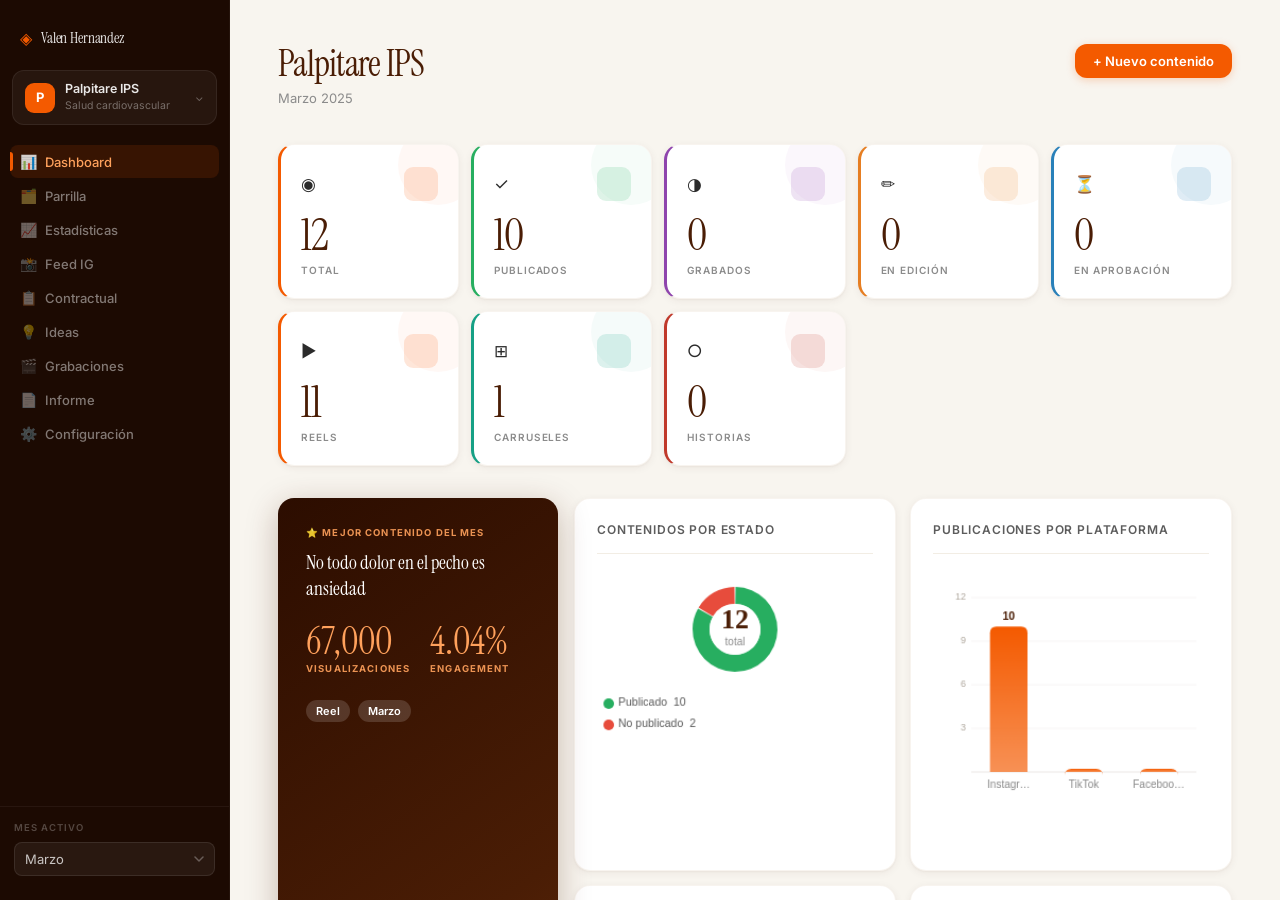
==== index.html @ 7a389ae3 "Rediseño UI/UX completo — Inter font, sidebar minimal, badges premium, animaciones, paleta refinada" ====
<!DOCTYPE html>
<html lang="es">
<head>
  <meta charset="UTF-8" />
  <meta name="viewport" content="width=device-width, initial-scale=1.0" />
  <title>Mi Agencia — Dashboard</title>
  <link rel="preconnect" href="https://fonts.googleapis.com" />
  <link rel="preconnect" href="https://fonts.gstatic.com" crossorigin />
  <link href="https://fonts.googleapis.com/css2?family=Instrument+Serif:ital@0;1&family=Inter:wght@300;400;500;600;700&display=swap" rel="stylesheet" />
  <link rel="stylesheet" href="styles.css" />
</head>
<body>

<!-- ══════════════════════════════════════════════
     SIDEBAR
═══════════════════════════════════════════════ -->
<aside class="sidebar" id="sidebar">

  <!-- Logo -->
  <div class="sidebar-logo">
    <span class="logo-icon">◈</span>
    <span class="logo-text">Valen Hernandez</span>
  </div>

  <!-- Brand switcher -->
  <div class="brand-switcher" id="brandSwitcher">
    <div class="brand-current" id="brandCurrentBtn" onclick="toggleBrandDropdown()">
      <div class="brand-avatar" id="sidebarBrandAvatar"></div>
      <div class="brand-info">
        <div class="brand-name" id="sidebarBrandName">Cargando...</div>
        <div class="brand-sector" id="sidebarBrandSector"></div>
      </div>
      <span class="brand-chevron">⌄</span>
    </div>
    <div class="brand-dropdown" id="brandDropdown">
      <div class="brand-list" id="brandList"></div>
      <button class="btn-nueva-marca" onclick="openNuevaMarca()">+ Nueva marca</button>
    </div>
  </div>

  <!-- Navigation -->
  <nav class="sidebar-nav" id="sidebarNav">
    <button class="nav-item active" data-tab="dashboard"    onclick="switchTab('dashboard')"><span class="nav-icon">📊</span> Dashboard</button>
    <button class="nav-item"        data-tab="parrilla"     onclick="switchTab('parrilla')"><span class="nav-icon">🗂️</span> Parrilla</button>
    <button class="nav-item"        data-tab="estadisticas" onclick="switchTab('estadisticas')"><span class="nav-icon">📈</span> Estadísticas</button>
    <button class="nav-item"        data-tab="feed"         onclick="switchTab('feed')"><span class="nav-icon">📸</span> Feed IG</button>
    <button class="nav-item"        data-tab="contractual"  onclick="switchTab('contractual')"><span class="nav-icon">📋</span> Contractual</button>
    <button class="nav-item"        data-tab="ideas"        onclick="switchTab('ideas')"><span class="nav-icon">💡</span> Ideas</button>
    <button class="nav-item"        data-tab="grabaciones"  onclick="switchTab('grabaciones')"><span class="nav-icon">🎬</span> Grabaciones</button>
    <button class="nav-item"        data-tab="informe"      onclick="switchTab('informe')"><span class="nav-icon">📄</span> Informe</button>
    <button class="nav-item"        data-tab="configuracion" onclick="switchTab('configuracion')"><span class="nav-icon">⚙️</span> Configuración</button>
  </nav>

  <!-- Month selector -->
  <div class="sidebar-month">
    <label class="month-label">Mes activo</label>
    <select class="month-select" id="monthSelect" onchange="onMonthChange()">
      <option>Enero</option><option>Febrero</option><option>Marzo</option>
      <option>Abril</option><option>Mayo</option><option>Junio</option>
      <option>Julio</option><option>Agosto</option><option>Septiembre</option>
      <option>Octubre</option><option>Noviembre</option><option>Diciembre</option>
    </select>
  </div>

</aside>

<!-- ══════════════════════════════════════════════
     MAIN CONTENT
═══════════════════════════════════════════════ -->
<main class="main-content" id="mainContent">

  <!-- ── TAB: DASHBOARD ── -->
  <div class="tab-panel active" id="tab-dashboard">
    <div class="page-header">
      <div>
        <h1 class="page-title" id="dashBrandName">Dashboard</h1>
        <p class="page-subtitle" id="dashMonth"></p>
      </div>
      <button class="btn-primary" onclick="openNuevoContenido()">+ Nuevo contenido</button>
    </div>
    <div class="kpi-grid" id="kpiGrid"></div>
    <div class="dashboard-lower">
      <div class="best-content-card" id="bestContentCard"></div>
      <div class="charts-grid-2x2">
        <div class="chart-card">
          <h3 class="chart-title">Contenidos por estado</h3>
          <canvas id="chartDonut" width="260" height="260"></canvas>
        </div>
        <div class="chart-card">
          <h3 class="chart-title">Publicaciones por plataforma</h3>
          <canvas id="chartPlatforms" width="260" height="220"></canvas>
        </div>
        <div class="chart-card">
          <h3 class="chart-title">Top 5 por visualizaciones</h3>
          <canvas id="chartTop5" width="260" height="220"></canvas>
        </div>
        <div class="chart-card">
          <h3 class="chart-title">Engagement promedio por plataforma</h3>
          <canvas id="chartEngagement" width="260" height="220"></canvas>
        </div>
      </div>
    </div>
    <div class="compliance-section" id="dashCompliance"></div>
  </div>

  <!-- ── TAB: PARRILLA ── -->
  <div class="tab-panel" id="tab-parrilla">
    <div class="page-header">
      <div>
        <h1 class="page-title">Parrilla de contenidos</h1>
        <p class="page-subtitle" id="parrillaBrandMonth"></p>
      </div>
      <button class="btn-primary" onclick="openNuevoContenido()">+ Nuevo contenido</button>
    </div>
    <div class="filter-row">
      <div class="filter-group">
        <label>Mes</label>
        <select id="filterMes" onchange="renderParrilla()">
          <option value="">Todos</option>
          <option>Enero</option><option>Febrero</option><option>Marzo</option>
          <option>Abril</option><option>Mayo</option><option>Junio</option>
          <option>Julio</option><option>Agosto</option><option>Septiembre</option>
          <option>Octubre</option><option>Noviembre</option><option>Diciembre</option>
        </select>
      </div>
      <div class="filter-group">
        <label>Estado</label>
        <select id="filterEstado" onchange="renderParrilla()">
          <option value="">Todos</option>
          <option>Idea</option><option>Guion</option><option>Grabado</option>
          <option>En edición</option><option>En aprobación</option>
          <option>Aprobado</option><option>Publicado</option><option>No publicado</option>
        </select>
      </div>
      <div class="filter-group">
        <label>Tipo</label>
        <select id="filterTipo" onchange="renderParrilla()">
          <option value="">Todos</option>
          <option>Reel</option><option>Carrusel</option><option>Historia</option><option>Post</option>
        </select>
      </div>
      <div class="filter-group">
        <label>Plataforma</label>
        <select id="filterPlataforma" onchange="renderParrilla()">
          <option value="">Todas</option>
          <option value="ig">Instagram</option>
          <option value="tk">TikTok</option>
          <option value="fb">Facebook</option>
        </select>
      </div>
    </div>
    <div class="table-wrapper">
      <table class="data-table" id="parrillaTable">
        <thead>
          <tr>
            <th>#</th><th>Mes</th><th>Tipo</th><th>Tema / Idea</th><th>Objetivo</th>
            <th>Estado</th><th>IG</th><th>TK</th><th>FB</th>
            <th>Hook</th><th>CTA</th><th>Obs</th><th>F. Aprobación</th><th>Acciones</th>
          </tr>
        </thead>
        <tbody id="parrillaBody"></tbody>
      </table>
    </div>
  </div>

  <!-- ── TAB: ESTADÍSTICAS ── -->
  <div class="tab-panel" id="tab-estadisticas">
    <div class="page-header">
      <div>
        <h1 class="page-title">Estadísticas</h1>
        <p class="page-subtitle" id="statsBrandMonth"></p>
      </div>
    </div>
    <div class="stats-summary-grid" id="statsSummary"></div>
    <div class="table-wrapper" style="margin-top:24px;">
      <table class="data-table" id="statsTable">
        <thead>
          <tr>
            <th>#</th><th>Contenido</th><th>Tipo</th>
            <th>IG Views</th><th>IG Eng%</th>
            <th>TK Views</th><th>TK Eng%</th>
            <th>FB Views</th><th>Acciones</th>
          </tr>
        </thead>
        <tbody id="statsBody"></tbody>
      </table>
    </div>
    <div class="charts-grid-2col" style="margin-top:32px;">
      <div class="chart-card">
        <h3 class="chart-title">Top contenidos por visualizaciones</h3>
        <canvas id="chartStatsTop" width="340" height="240"></canvas>
      </div>
      <div class="chart-card">
        <h3 class="chart-title">Engagement por plataforma</h3>
        <canvas id="chartStatsEng" width="340" height="240"></canvas>
      </div>
    </div>
  </div>

  <!-- ── TAB: FEED IG ── -->
  <div class="tab-panel" id="tab-feed">
    <div class="page-header">
      <div>
        <h1 class="page-title">Feed Instagram</h1>
        <p class="page-subtitle" id="feedBrandMonth"></p>
      </div>
      <div class="feed-header-actions">
        <div class="toggle-group">
          <button class="toggle-btn active" id="btnGridView"  onclick="setFeedView('grid')">⊞ Grid View</button>
          <button class="toggle-btn"        id="btnPhoneView" onclick="setFeedView('phone')">📱 Vista Celular</button>
        </div>
        <button class="btn-secondary" onclick="markFeedApproved()">Marcar feed aprobado</button>
      </div>
    </div>
    <div class="feed-approval-bar" id="feedApprovalBar"></div>
    <!-- Grid view -->
    <div id="feedGridView">
      <div class="feed-grid" id="feedGrid"></div>
      <div class="feed-legend" id="feedLegend"></div>
    </div>
    <!-- Phone view -->
    <div id="feedPhoneView" style="display:none;">
      <div class="phone-mockup-wrap">
        <div class="phone-mockup">
          <div class="phone-screen">
            <div class="ig-header">
              <div class="ig-profile-pic" id="igProfilePic"></div>
              <span class="ig-handle" id="igHandle">palpitare_ips</span>
            </div>
            <div class="feed-grid-phone" id="feedGridPhone"></div>
          </div>
        </div>
      </div>
    </div>
  </div>

  <!-- ── TAB: CONTRACTUAL ── -->
  <div class="tab-panel" id="tab-contractual">
    <div class="page-header">
      <div>
        <h1 class="page-title">Seguimiento contractual</h1>
        <p class="page-subtitle" id="contractBrandMonth"></p>
      </div>
    </div>
    <div id="contractualContent"></div>
  </div>

  <!-- ── TAB: IDEAS ── -->
  <div class="tab-panel" id="tab-ideas">
    <div class="page-header">
      <div>
        <h1 class="page-title">Banco de ideas</h1>
        <p class="page-subtitle" id="ideasBrandMonth"></p>
      </div>
      <button class="btn-primary" onclick="openNuevaIdea()">+ Nueva idea</button>
    </div>
    <div class="table-wrapper">
      <table class="data-table" id="ideasTable">
        <thead>
          <tr>
            <th>#</th><th>Idea</th><th>Hook</th><th>Categoría</th><th>Prioridad</th>
            <th>Plataforma</th><th>Referencia</th><th>Estado</th>
            <th>Fecha usada</th><th>¿Funcionó?</th><th>Métricas</th><th>Acciones</th>
          </tr>
        </thead>
        <tbody id="ideasBody"></tbody>
      </table>
    </div>
  </div>

  <!-- ── TAB: GRABACIONES ── -->
  <div class="tab-panel" id="tab-grabaciones">
    <div class="page-header">
      <div>
        <h1 class="page-title">Sesiones de grabación</h1>
        <p class="page-subtitle" id="grabBrandMonth"></p>
      </div>
      <button class="btn-primary" onclick="openNuevaGrabacion()">+ Nueva sesión</button>
    </div>
    <div class="table-wrapper">
      <table class="data-table" id="grabTable">
        <thead>
          <tr>
            <th>#</th><th>Fecha</th><th>Lugar</th><th>Persona</th>
            <th>Videos</th><th>Tomas</th><th>Pendientes</th>
            <th>Vestuario</th><th>Props</th><th>Estado edición</th>
            <th>F. Entrega</th><th>Obs</th><th>Acciones</th>
          </tr>
        </thead>
        <tbody id="grabBody"></tbody>
      </table>
    </div>
  </div>

  <!-- ── TAB: INFORME ── -->
  <div class="tab-panel" id="tab-informe">
    <div class="page-header">
      <div>
        <h1 class="page-title">Informe mensual</h1>
        <p class="page-subtitle" id="informeBrandMonth"></p>
      </div>
      <div style="display:flex;gap:12px;flex-wrap:wrap;">
        <button class="btn-primary"   onclick="generateInforme()">Generar informe</button>
        <button class="btn-secondary" onclick="copyInforme()">Copiar</button>
        <button class="btn-secondary" onclick="downloadInforme()">Descargar .txt</button>
      </div>
    </div>
    <div id="informeContent"></div>
  </div>

  <!-- ── TAB: CONFIGURACIÓN ── -->
  <div class="tab-panel" id="tab-configuracion">
    <div class="page-header">
      <div>
        <h1 class="page-title">Configuración de marca</h1>
        <p class="page-subtitle" id="configBrandName"></p>
      </div>
    </div>
    <div id="configuracionContent"></div>
  </div>

</main>

<!-- ══════════════════════════════════════════════
     TOAST NOTIFICATION
═══════════════════════════════════════════════ -->
<div class="toast" id="toast"></div>

<!-- ══════════════════════════════════════════════
     MODALS
═══════════════════════════════════════════════ -->

<!-- Modal: Nuevo/Editar Contenido -->
<div class="modal-overlay" id="modal-contenido">
  <div class="modal modal-large">
    <div class="modal-header">
      <h2 class="modal-title" id="modalContenidoTitle">Nuevo contenido</h2>
      <button class="modal-close" onclick="closeModal('modal-contenido')">✕</button>
    </div>
    <div class="modal-body">
      <input type="hidden" id="contenidoId" />
      <div class="form-section">
        <h3 class="form-section-title">Información general</h3>
        <div class="form-grid-3">
          <div class="form-group">
            <label>Mes</label>
            <select id="cMes">
              <option>Enero</option><option>Febrero</option><option>Marzo</option>
              <option>Abril</option><option>Mayo</option><option>Junio</option>
              <option>Julio</option><option>Agosto</option><option>Septiembre</option>
              <option>Octubre</option><option>Noviembre</option><option>Diciembre</option>
            </select>
          </div>
          <div class="form-group">
            <label>Tipo</label>
            <select id="cTipo">
              <option>Reel</option><option>Carrusel</option><option>Historia</option><option>Post</option>
            </select>
          </div>
          <div class="form-group">
            <label>Objetivo</label>
            <select id="cObjetivo">
              <option>Educación</option><option>Autoridad</option>
              <option>Conversión</option><option>Humanización</option>
            </select>
          </div>
        </div>
        <div class="form-group">
          <label>Tema / Idea</label>
          <input type="text" id="cIdea" placeholder="Describe el tema del contenido..." />
        </div>
        <div class="form-grid-2">
          <div class="form-group">
            <label>Hook</label>
            <input type="text" id="cHook" placeholder="¿Qué engancha al inicio?" />
          </div>
          <div class="form-group">
            <label>CTA</label>
            <input type="text" id="cCta" placeholder="Llamada a la acción..." />
          </div>
        </div>
        <div class="form-grid-3">
          <div class="form-group">
            <label>Estado</label>
            <select id="cEstado">
              <option>Idea</option><option>Guion</option><option>Grabado</option>
              <option>En edición</option><option>En aprobación</option>
              <option>Aprobado</option><option>Publicado</option><option>No publicado</option>
            </select>
          </div>
          <div class="form-group">
            <label>Aprobó cliente</label>
            <select id="cClientAprobo">
              <option value="">— Sin definir —</option>
              <option>Sí</option><option>No</option><option>Pendiente</option>
            </select>
          </div>
          <div class="form-group">
            <label>Fecha aprobación</label>
            <input type="date" id="cFechaAprobacion" />
          </div>
        </div>
        <div class="form-group">
          <label>Observaciones</label>
          <textarea id="cObs" rows="2" placeholder="Notas adicionales..."></textarea>
        </div>
      </div>

      <div class="form-section">
        <h3 class="form-section-title">Publicación por plataforma</h3>
        <div id="platformAccordions"></div>
      </div>
    </div>
    <div class="modal-footer">
      <button class="btn-ghost"    onclick="closeModal('modal-contenido')">Cancelar</button>
      <button class="btn-primary"  onclick="saveContenido()">Guardar contenido</button>
    </div>
  </div>
</div>

<!-- Modal: Stats -->
<div class="modal-overlay" id="modal-stats">
  <div class="modal modal-large">
    <div class="modal-header">
      <h2 class="modal-title" id="statsModalTitle">Estadísticas del contenido</h2>
      <button class="modal-close" onclick="closeModal('modal-stats')">✕</button>
    </div>
    <div class="modal-body">
      <input type="hidden" id="statsContenidoId" />
      <p class="stats-content-name" id="statsContenidoName"></p>
      <div class="platform-tabs" id="statsPlatformTabs">
        <button class="platform-tab active" data-plat="instagram" onclick="switchStatsPlatform('instagram')">Instagram</button>
        <button class="platform-tab" data-plat="tiktok"    onclick="switchStatsPlatform('tiktok')">TikTok</button>
        <button class="platform-tab" data-plat="facebook"  onclick="switchStatsPlatform('facebook')">Facebook</button>
      </div>
      <div id="statsFormArea"></div>
      <div class="stats-engagement-box" id="statsEngagementBox"></div>
    </div>
    <div class="modal-footer">
      <button class="btn-ghost"   onclick="closeModal('modal-stats')">Cancelar</button>
      <button class="btn-primary" onclick="saveStats()">Guardar stats</button>
    </div>
  </div>
</div>

<!-- Modal: Idea -->
<div class="modal-overlay" id="modal-idea">
  <div class="modal">
    <div class="modal-header">
      <h2 class="modal-title" id="modalIdeaTitle">Nueva idea</h2>
      <button class="modal-close" onclick="closeModal('modal-idea')">✕</button>
    </div>
    <div class="modal-body">
      <input type="hidden" id="ideaId" />
      <div class="form-group">
        <label>Idea / Tema</label>
        <input type="text" id="iIdea" placeholder="Describe la idea..." />
      </div>
      <div class="form-group">
        <label>Hook</label>
        <input type="text" id="iHook" placeholder="¿Cómo enganchar?" />
      </div>
      <div class="form-grid-2">
        <div class="form-group">
          <label>Categoría</label>
          <select id="iCategoria">
            <option>Educación</option><option>Autoridad</option>
            <option>Conversión</option><option>Humanización</option><option>Tendencia</option>
          </select>
        </div>
        <div class="form-group">
          <label>Prioridad</label>
          <select id="iPrioridad">
            <option>Alta</option><option>Media</option><option>Baja</option>
          </select>
        </div>
      </div>
      <div class="form-grid-2">
        <div class="form-group">
          <label>Plataforma</label>
          <select id="iPlataforma">
            <option>Instagram</option><option>TikTok</option>
            <option>Facebook</option><option>Todas</option>
          </select>
        </div>
        <div class="form-group">
          <label>Estado</label>
          <select id="iEstado">
            <option>Pendiente</option><option>En uso</option>
            <option>Usada</option><option>Descartada</option>
          </select>
        </div>
      </div>
      <div class="form-group">
        <label>Referencia (URL o descripción)</label>
        <input type="text" id="iReferencia" placeholder="https://..." />
      </div>
      <div class="form-grid-2">
        <div class="form-group">
          <label>Fecha usada</label>
          <input type="date" id="iFechaUsada" />
        </div>
        <div class="form-group">
          <label>¿Funcionó?</label>
          <select id="iFunciono">
            <option value="">— Sin evaluar —</option>
            <option>Sí</option><option>No</option><option>Parcialmente</option>
          </select>
        </div>
      </div>
      <div class="form-group">
        <label>Métricas obtenidas</label>
        <textarea id="iMetricas" rows="2" placeholder="Ej: 20k views, 4.2% engagement..."></textarea>
      </div>
    </div>
    <div class="modal-footer">
      <button class="btn-ghost"   onclick="closeModal('modal-idea')">Cancelar</button>
      <button class="btn-primary" onclick="saveIdea()">Guardar idea</button>
    </div>
  </div>
</div>

<!-- Modal: Grabación -->
<div class="modal-overlay" id="modal-grabacion">
  <div class="modal modal-large">
    <div class="modal-header">
      <h2 class="modal-title" id="modalGrabTitle">Nueva sesión de grabación</h2>
      <button class="modal-close" onclick="closeModal('modal-grabacion')">✕</button>
    </div>
    <div class="modal-body">
      <input type="hidden" id="grabId" />
      <div class="form-grid-3">
        <div class="form-group">
          <label>Fecha</label>
          <input type="date" id="gFecha" />
        </div>
        <div class="form-group">
          <label>Lugar</label>
          <input type="text" id="gLugar" placeholder="Consultorio, estudio..." />
        </div>
        <div class="form-group">
          <label>Persona(s)</label>
          <input type="text" id="gPersona" placeholder="Dr. García, Paciente..." />
        </div>
      </div>
      <div class="form-grid-3">
        <div class="form-group">
          <label>Cantidad de videos</label>
          <input type="number" id="gVideos" min="0" placeholder="0" />
        </div>
        <div class="form-group">
          <label>Tomas totales</label>
          <input type="number" id="gTomas" min="0" placeholder="0" />
        </div>
        <div class="form-group">
          <label>Pendientes de grabar</label>
          <input type="number" id="gPendientes" min="0" placeholder="0" />
        </div>
      </div>
      <div class="form-grid-2">
        <div class="form-group">
          <label>Vestuario</label>
          <input type="text" id="gVestuario" placeholder="Describe el atuendo..." />
        </div>
        <div class="form-group">
          <label>Props / utilería</label>
          <input type="text" id="gProps" placeholder="Materiales, elementos..." />
        </div>
      </div>
      <div class="form-grid-2">
        <div class="form-group">
          <label>Estado de edición</label>
          <select id="gEstadoEdicion">
            <option>Sin editar</option><option>En edición</option>
            <option>Editado</option><option>Entregado</option>
          </select>
        </div>
        <div class="form-group">
          <label>Fecha de entrega</label>
          <input type="date" id="gFechaEntrega" />
        </div>
      </div>
      <div class="form-group">
        <label>Observaciones</label>
        <textarea id="gObs" rows="2" placeholder="Notas de la sesión..."></textarea>
      </div>
    </div>
    <div class="modal-footer">
      <button class="btn-ghost"   onclick="closeModal('modal-grabacion')">Cancelar</button>
      <button class="btn-primary" onclick="saveGrabacion()">Guardar sesión</button>
    </div>
  </div>
</div>

<!-- Modal: Nueva/Editar Marca -->
<div class="modal-overlay" id="modal-marca">
  <div class="modal">
    <div class="modal-header">
      <h2 class="modal-title" id="modalMarcaTitle">Nueva marca</h2>
      <button class="modal-close" onclick="closeModal('modal-marca')">✕</button>
    </div>
    <div class="modal-body">
      <input type="hidden" id="marcaId" />
      <div class="form-grid-2">
        <div class="form-group">
          <label>Nombre de marca</label>
          <input type="text" id="mNombre" placeholder="Ej: Palpitare IPS" />
        </div>
        <div class="form-group">
          <label>Sector / Industria</label>
          <input type="text" id="mSector" placeholder="Ej: Salud cardiovascular" />
        </div>
      </div>
      <div class="form-grid-2">
        <div class="form-group">
          <label>Color de marca</label>
          <input type="color" id="mColor" value="#F45A00" />
        </div>
        <div class="form-group"></div>
      </div>
      <div class="form-grid-3">
        <div class="form-group">
          <label>Handle Instagram</label>
          <input type="text" id="mIgHandle" placeholder="@cuenta" />
        </div>
        <div class="form-group">
          <label>Handle TikTok</label>
          <input type="text" id="mTkHandle" placeholder="@cuenta" />
        </div>
        <div class="form-group">
          <label>Página Facebook</label>
          <input type="text" id="mFbHandle" placeholder="Nombre de página" />
        </div>
      </div>
      <div class="form-group">
        <label>Plataformas activas</label>
        <div class="checkboxes-row">
          <label class="checkbox-label"><input type="checkbox" id="mPlatIg" value="instagram" /> Instagram</label>
          <label class="checkbox-label"><input type="checkbox" id="mPlatTk" value="tiktok" /> TikTok</label>
          <label class="checkbox-label"><input type="checkbox" id="mPlatFb" value="facebook" /> Facebook</label>
          <label class="checkbox-label"><input type="checkbox" id="mPlatYt" value="youtube" /> YouTube</label>
          <label class="checkbox-label"><input type="checkbox" id="mPlatLi" value="linkedin" /> LinkedIn</label>
        </div>
      </div>
      <div class="form-grid-3">
        <div class="form-group">
          <label>Mínimo publicaciones/mes</label>
          <input type="number" id="mMinPub" min="1" value="8" />
        </div>
        <div class="form-group">
          <label>Ideal publicaciones/mes</label>
          <input type="number" id="mIdealPub" min="1" value="12" />
        </div>
        <div class="form-group">
          <label>Meta historias/mes</label>
          <input type="number" id="mHistMeta" min="1" value="12" />
        </div>
      </div>
      <div class="form-grid-2">
        <div class="form-group">
          <label>Reunión mensual requerida</label>
          <select id="mRequireMeeting">
            <option value="true">Sí</option><option value="false">No</option>
          </select>
        </div>
        <div class="form-group">
          <label>Reporte mensual requerido</label>
          <select id="mRequireReport">
            <option value="true">Sí</option><option value="false">No</option>
          </select>
        </div>
      </div>
    </div>
    <div class="modal-footer">
      <button class="btn-ghost"   onclick="closeModal('modal-marca')">Cancelar</button>
      <button class="btn-primary" onclick="saveMarca()">Guardar marca</button>
    </div>
  </div>
</div>

<!-- Modal: Confirmar -->
<div class="modal-overlay" id="modal-confirm">
  <div class="modal modal-sm">
    <div class="modal-header">
      <h2 class="modal-title" id="confirmTitle">¿Confirmar acción?</h2>
      <button class="modal-close" onclick="closeModal('modal-confirm')">✕</button>
    </div>
    <div class="modal-body">
      <p id="confirmMsg" style="color:#2B2B2B;line-height:1.6;"></p>
    </div>
    <div class="modal-footer">
      <button class="btn-ghost"   onclick="closeModal('modal-confirm')">Cancelar</button>
      <button class="btn-danger"  id="confirmBtn">Confirmar</button>
    </div>
  </div>
</div>

<script src="script.js"></script>
</body>
</html>
---- styles.css ----
/* ══════════════════════════════════════════════
   VALEN HERNANDEZ — Agency Dashboard
   Design: editorial, minimal, premium
   Fonts: Instrument Serif + Inter
   Palette: warm off-white, café, naranja
═══════════════════════════════════════════════ */

/* ── Reset ── */
*, *::before, *::after { box-sizing: border-box; margin: 0; padding: 0; }

/* ── Variables ── */
:root {
  /* Brand */
  --cafe:       #4A1D05;
  --cafe-mid:   #7A3A18;
  --naranja:    #F45A00;
  --naranja-s:  #FFA15C;
  --beige:      #D7C2A8;
  --beige-l:    #EDE3D6;

  /* Backgrounds */
  --bg:         #F8F5EF;
  --bg-2:       #F2EDE4;
  --white:      #FFFFFF;

  /* Text */
  --t-dark:     #2B2B2B;
  --t-mid:      #5C5C5C;
  --t-soft:     #8B8B8B;
  --t-muted:    #B0A89E;

  /* Borders */
  --border:     rgba(215,194,168,0.35);
  --border-s:   rgba(215,194,168,0.18);

  /* Shadows */
  --sh-xs: 0 1px 2px rgba(74,29,5,0.04);
  --sh-s:  0 2px 8px rgba(74,29,5,0.06), 0 1px 2px rgba(74,29,5,0.04);
  --sh-m:  0 4px 20px rgba(74,29,5,0.09), 0 1px 4px rgba(74,29,5,0.05);
  --sh-l:  0 8px 40px rgba(74,29,5,0.12), 0 2px 8px rgba(74,29,5,0.06);

  /* Radii */
  --r-sm:   8px;
  --r-md:   12px;
  --r-lg:   16px;
  --r-xl:   20px;
  --r-pill: 100px;

  /* Sidebar */
  --sidebar-w: 230px;

  /* Transitions */
  --ease: cubic-bezier(0.16, 1, 0.3, 1);
  --t-fast: 150ms var(--ease);
  --t-mid-spd: 220ms var(--ease);
}

/* ── Base ── */
html, body {
  height: 100%;
  font-family: 'Inter', -apple-system, BlinkMacSystemFont, sans-serif;
  background: var(--bg);
  color: var(--t-dark);
  font-size: 14px;
  line-height: 1.5;
  overflow: hidden;
  -webkit-font-smoothing: antialiased;
}

/* ══════════════════════════════════════════════
   LAYOUT
═══════════════════════════════════════════════ */
.sidebar {
  position: fixed;
  top: 0; left: 0;
  width: var(--sidebar-w);
  height: 100vh;
  background: #1C0A02;
  display: flex;
  flex-direction: column;
  overflow-y: auto;
  overflow-x: hidden;
  z-index: 100;
  border-right: 1px solid rgba(255,255,255,0.04);
  scrollbar-width: none;
}
.sidebar::-webkit-scrollbar { display: none; }

.main-content {
  margin-left: var(--sidebar-w);
  height: 100vh;
  overflow-y: auto;
  padding: 0;
  scrollbar-width: thin;
  scrollbar-color: var(--beige-l) transparent;
}
.main-content::-webkit-scrollbar { width: 5px; }
.main-content::-webkit-scrollbar-thumb {
  background: var(--beige-l);
  border-radius: 10px;
}

/* ══════════════════════════════════════════════
   SIDEBAR — LOGO
═══════════════════════════════════════════════ */
.sidebar-logo {
  display: flex;
  align-items: center;
  gap: 9px;
  padding: 26px 20px 20px;
}
.logo-icon {
  font-size: 16px;
  color: var(--naranja);
  flex-shrink: 0;
}
.logo-text {
  font-family: 'Instrument Serif', serif;
  font-size: 15px;
  color: rgba(255,255,255,0.92);
  letter-spacing: -0.01em;
  white-space: nowrap;
  overflow: hidden;
  text-overflow: ellipsis;
}

/* ══════════════════════════════════════════════
   SIDEBAR — BRAND SWITCHER
═══════════════════════════════════════════════ */
.brand-switcher {
  position: relative;
  margin: 0 12px 16px;
}
.brand-current {
  display: flex;
  align-items: center;
  gap: 10px;
  padding: 10px 12px;
  border-radius: var(--r-md);
  cursor: pointer;
  background: rgba(255,255,255,0.05);
  border: 1px solid rgba(255,255,255,0.07);
  transition: background var(--t-fast);
}
.brand-current:hover { background: rgba(255,255,255,0.08); }
.brand-avatar {
  width: 30px; height: 30px;
  border-radius: 9px;
  background: var(--naranja);
  color: #fff;
  font-size: 13px;
  font-weight: 700;
  display: flex; align-items: center; justify-content: center;
  flex-shrink: 0;
}
.brand-info { flex: 1; min-width: 0; }
.brand-name {
  font-size: 12.5px;
  font-weight: 600;
  color: rgba(255,255,255,0.9);
  white-space: nowrap;
  overflow: hidden;
  text-overflow: ellipsis;
  line-height: 1.3;
}
.brand-sector {
  font-size: 10.5px;
  color: rgba(255,255,255,0.38);
  white-space: nowrap;
  overflow: hidden;
  text-overflow: ellipsis;
  margin-top: 1px;
}
.brand-chevron {
  font-size: 11px;
  color: rgba(255,255,255,0.35);
  flex-shrink: 0;
  transition: transform var(--t-fast);
}
.brand-dropdown {
  display: none;
  position: absolute;
  top: calc(100% + 6px);
  left: 0; right: 0;
  background: #2A1008;
  border: 1px solid rgba(255,255,255,0.08);
  border-radius: var(--r-md);
  overflow: hidden;
  z-index: 200;
  box-shadow: var(--sh-l);
}
.brand-dropdown.open { display: block; }
.brand-list { padding: 6px; }
.brand-list-item {
  display: flex;
  align-items: center;
  gap: 10px;
  padding: 8px 10px;
  border-radius: var(--r-sm);
  cursor: pointer;
  transition: background var(--t-fast);
}
.brand-list-item:hover { background: rgba(255,255,255,0.06); }
.brand-list-item.active { background: rgba(244,90,0,0.15); }
.btn-nueva-marca {
  width: 100%;
  padding: 9px 12px;
  background: none;
  border: none;
  border-top: 1px solid rgba(255,255,255,0.06);
  color: rgba(255,255,255,0.4);
  font-size: 11.5px;
  font-family: 'Inter', sans-serif;
  cursor: pointer;
  transition: color var(--t-fast);
  text-align: left;
  letter-spacing: 0.01em;
}
.btn-nueva-marca:hover { color: var(--naranja-s); }

/* ══════════════════════════════════════════════
   SIDEBAR — NAVIGATION
═══════════════════════════════════════════════ */
.sidebar-nav {
  flex: 1;
  padding: 4px 10px;
  display: flex;
  flex-direction: column;
  gap: 1px;
}
.nav-item {
  display: flex;
  align-items: center;
  gap: 9px;
  width: 100%;
  padding: 8px 10px;
  border: none;
  background: none;
  border-radius: var(--r-sm);
  color: rgba(255,255,255,0.45);
  font-family: 'Inter', sans-serif;
  font-size: 13px;
  font-weight: 500;
  cursor: pointer;
  text-align: left;
  transition: background var(--t-fast), color var(--t-fast);
  position: relative;
}
.nav-item:hover {
  background: rgba(255,255,255,0.05);
  color: rgba(255,255,255,0.75);
}
.nav-item.active {
  background: rgba(244,90,0,0.12);
  color: #FFA15C;
}
.nav-item.active::before {
  content: '';
  position: absolute;
  left: 0; top: 20%; bottom: 20%;
  width: 3px;
  background: var(--naranja);
  border-radius: 0 3px 3px 0;
}
.nav-icon {
  font-size: 14px;
  opacity: 0.8;
  width: 16px;
  text-align: center;
  flex-shrink: 0;
}

/* ══════════════════════════════════════════════
   SIDEBAR — MONTH SELECT
═══════════════════════════════════════════════ */
.sidebar-month {
  padding: 14px 14px 24px;
  border-top: 1px solid rgba(255,255,255,0.05);
  margin-top: auto;
}
.month-label {
  display: block;
  font-size: 9.5px;
  font-weight: 600;
  text-transform: uppercase;
  letter-spacing: 0.1em;
  color: rgba(255,255,255,0.25);
  margin-bottom: 7px;
}
.month-select {
  width: 100%;
  padding: 8px 10px;
  background: rgba(255,255,255,0.06);
  border: 1px solid rgba(255,255,255,0.09);
  border-radius: var(--r-sm);
  color: rgba(255,255,255,0.75);
  font-family: 'Inter', sans-serif;
  font-size: 13px;
  cursor: pointer;
  appearance: none;
  background-image: url("data:image/svg+xml,%3Csvg xmlns='http://www.w3.org/2000/svg' width='10' height='6' fill='none'%3E%3Cpath d='M1 1l4 4 4-4' stroke='rgba(255,255,255,0.3)' stroke-width='1.5' stroke-linecap='round' stroke-linejoin='round'/%3E%3C/svg%3E");
  background-repeat: no-repeat;
  background-position: right 10px center;
  padding-right: 28px;
}
.month-select:focus { outline: none; border-color: var(--naranja); }
.month-select option { background: #1C0A02; color: #fff; }

/* ══════════════════════════════════════════════
   TAB PANELS
═══════════════════════════════════════════════ */
.tab-panel {
  display: none;
  padding: 44px 48px 60px;
  min-height: 100vh;
  animation: fadeInUp 220ms var(--ease);
}
.tab-panel.active { display: block; }

@keyframes fadeInUp {
  from { opacity: 0; transform: translateY(10px); }
  to   { opacity: 1; transform: translateY(0); }
}

/* ══════════════════════════════════════════════
   PAGE HEADER
═══════════════════════════════════════════════ */
.page-header {
  display: flex;
  align-items: flex-start;
  justify-content: space-between;
  margin-bottom: 36px;
  gap: 16px;
}
.page-title {
  font-family: 'Instrument Serif', serif;
  font-size: 36px;
  color: var(--cafe);
  font-weight: 400;
  line-height: 1.1;
  letter-spacing: -0.02em;
}
.page-subtitle {
  font-size: 13px;
  color: var(--t-soft);
  margin-top: 5px;
  font-weight: 400;
}

/* ══════════════════════════════════════════════
   BUTTONS
═══════════════════════════════════════════════ */
.btn-primary {
  display: inline-flex;
  align-items: center;
  gap: 6px;
  padding: 9px 18px;
  background: var(--naranja);
  color: #fff;
  border: none;
  border-radius: var(--r-md);
  font-family: 'Inter', sans-serif;
  font-size: 13px;
  font-weight: 600;
  cursor: pointer;
  transition: background var(--t-fast), transform var(--t-fast), box-shadow var(--t-fast);
  box-shadow: 0 2px 8px rgba(244,90,0,0.25);
  white-space: nowrap;
}
.btn-primary:hover {
  background: #d94f00;
  transform: translateY(-1px);
  box-shadow: 0 4px 16px rgba(244,90,0,0.35);
}
.btn-primary:active { transform: translateY(0); }

.btn-secondary {
  display: inline-flex;
  align-items: center;
  gap: 6px;
  padding: 9px 16px;
  background: var(--white);
  color: var(--t-dark);
  border: 1px solid var(--border);
  border-radius: var(--r-md);
  font-family: 'Inter', sans-serif;
  font-size: 13px;
  font-weight: 500;
  cursor: pointer;
  transition: all var(--t-fast);
  white-space: nowrap;
}
.btn-secondary:hover {
  border-color: var(--beige);
  background: var(--bg);
  transform: translateY(-1px);
}

.btn-ghost {
  display: inline-flex;
  align-items: center;
  gap: 6px;
  padding: 9px 16px;
  background: none;
  color: var(--t-mid);
  border: none;
  border-radius: var(--r-md);
  font-family: 'Inter', sans-serif;
  font-size: 13px;
  font-weight: 500;
  cursor: pointer;
  transition: background var(--t-fast), color var(--t-fast);
}
.btn-ghost:hover { background: var(--bg-2); color: var(--t-dark); }

.btn-danger {
  display: inline-flex;
  align-items: center;
  gap: 6px;
  padding: 9px 16px;
  background: #FEF2F0;
  color: #D93025;
  border: 1px solid rgba(217,48,37,0.2);
  border-radius: var(--r-md);
  font-family: 'Inter', sans-serif;
  font-size: 13px;
  font-weight: 600;
  cursor: pointer;
  transition: all var(--t-fast);
}
.btn-danger:hover { background: #D93025; color: #fff; }

/* ══════════════════════════════════════════════
   KPI GRID
═══════════════════════════════════════════════ */
.kpi-grid {
  display: grid;
  grid-template-columns: repeat(auto-fill, minmax(155px, 1fr));
  gap: 12px;
  margin-bottom: 32px;
}
.kpi-card {
  background: var(--white);
  border-radius: var(--r-lg);
  padding: 22px 20px 20px;
  box-shadow: var(--sh-s);
  border: 1px solid var(--border-s);
  border-left: 3px solid var(--kpi-color, var(--naranja));
  transition: box-shadow var(--t-mid-spd), transform var(--t-mid-spd);
  position: relative;
  overflow: hidden;
}
.kpi-card::after {
  content: '';
  position: absolute;
  top: -20px; right: -20px;
  width: 80px; height: 80px;
  border-radius: 50%;
  background: var(--kpi-color, var(--naranja));
  opacity: 0.04;
  pointer-events: none;
}
.kpi-card:hover {
  box-shadow: var(--sh-m);
  transform: translateY(-2px);
}
.kpi-card-top {
  display: flex;
  align-items: center;
  justify-content: space-between;
  margin-bottom: 12px;
}
.kpi-icon-label {
  font-size: 17px;
  line-height: 1;
}
.kpi-icon-box {
  width: 28px; height: 28px;
  border-radius: 8px;
  opacity: 0.12;
}
.kpi-value {
  font-family: 'Instrument Serif', serif;
  font-size: 44px;
  color: var(--cafe);
  line-height: 1;
  margin-bottom: 6px;
  letter-spacing: -0.02em;
}
.kpi-label {
  font-size: 10px;
  font-weight: 600;
  text-transform: uppercase;
  letter-spacing: 0.09em;
  color: var(--t-soft);
}

/* ══════════════════════════════════════════════
   DASHBOARD LOWER
═══════════════════════════════════════════════ */
.dashboard-lower {
  display: grid;
  grid-template-columns: 280px 1fr;
  gap: 16px;
  margin-bottom: 20px;
  align-items: start;
}
@media (max-width: 1100px) { .dashboard-lower { grid-template-columns: 1fr; } }

/* Best content card */
.best-content-card {
  background: linear-gradient(145deg, #2C0D00 0%, #4A1D05 60%, #6B2D0A 100%);
  border-radius: var(--r-lg);
  padding: 28px;
  box-shadow: 0 8px 32px rgba(74,29,5,0.28);
  color: #fff;
  position: relative;
  overflow: hidden;
  height: 100%;
}
.best-content-card::before {
  content: '✦';
  position: absolute;
  bottom: -20px; right: -10px;
  font-size: 110px;
  color: rgba(255,255,255,0.03);
  pointer-events: none;
  line-height: 1;
}
.best-content-label {
  font-size: 9.5px;
  font-weight: 700;
  text-transform: uppercase;
  letter-spacing: 0.12em;
  color: var(--naranja-s);
  margin-bottom: 10px;
  opacity: 0.9;
}
.best-content-idea {
  font-family: 'Instrument Serif', serif;
  font-size: 19px;
  color: #fff;
  line-height: 1.35;
  margin-bottom: 20px;
  font-weight: 400;
}
.best-content-stat {
  font-family: 'Instrument Serif', serif;
  font-size: 38px;
  color: var(--naranja-s);
  line-height: 1;
  margin-bottom: 2px;
}
.best-content-badges {
  display: flex;
  gap: 6px;
  flex-wrap: wrap;
  margin-top: 14px;
}
.best-content-badge {
  padding: 4px 11px;
  border-radius: var(--r-pill);
  background: rgba(255,255,255,0.1);
  color: rgba(255,255,255,0.75);
  font-size: 11px;
  font-weight: 500;
  border: 1px solid rgba(255,255,255,0.1);
}

/* Charts */
.charts-grid-2x2 {
  display: grid;
  grid-template-columns: 1fr 1fr;
  gap: 14px;
}
@media (max-width: 960px) { .charts-grid-2x2 { grid-template-columns: 1fr; } }

.charts-grid-2col {
  display: grid;
  grid-template-columns: 1fr 1fr;
  gap: 16px;
}
@media (max-width: 900px) { .charts-grid-2col { grid-template-columns: 1fr; } }

.chart-card {
  background: var(--white);
  border-radius: var(--r-lg);
  padding: 22px;
  box-shadow: var(--sh-s);
  border: 1px solid var(--border-s);
  display: flex;
  flex-direction: column;
  transition: box-shadow var(--t-mid-spd);
}
.chart-card:hover { box-shadow: var(--sh-m); }
.chart-title {
  font-size: 12px;
  font-weight: 600;
  color: var(--t-mid);
  text-transform: uppercase;
  letter-spacing: 0.07em;
  margin-bottom: 18px;
  padding-bottom: 14px;
  border-bottom: 1px solid var(--bg-2);
}
.chart-card canvas { max-width: 100%; }

/* Compliance */
.compliance-section { margin-top: 16px; }

/* ══════════════════════════════════════════════
   FILTER ROW
═══════════════════════════════════════════════ */
.filter-row {
  display: flex;
  gap: 10px;
  flex-wrap: wrap;
  align-items: flex-end;
  margin-bottom: 20px;
  padding: 16px 20px;
  background: var(--white);
  border-radius: var(--r-lg);
  border: 1px solid var(--border-s);
  box-shadow: var(--sh-xs);
}
.filter-group {
  display: flex;
  flex-direction: column;
  gap: 5px;
}
.filter-group label {
  font-size: 10px;
  font-weight: 600;
  text-transform: uppercase;
  letter-spacing: 0.08em;
  color: var(--t-soft);
}
.filter-group select,
.filter-group input {
  padding: 7px 10px;
  border: 1px solid var(--border);
  border-radius: var(--r-sm);
  font-family: 'Inter', sans-serif;
  font-size: 13px;
  color: var(--t-dark);
  background: var(--bg);
  cursor: pointer;
  transition: border-color var(--t-fast);
  min-width: 130px;
}
.filter-group select:focus,
.filter-group input:focus {
  outline: none;
  border-color: var(--naranja);
}

/* ══════════════════════════════════════════════
   TABLE
═══════════════════════════════════════════════ */
.table-wrapper {
  background: var(--white);
  border-radius: var(--r-lg);
  border: 1px solid var(--border-s);
  box-shadow: var(--sh-s);
  overflow: hidden;
}
.data-table {
  width: 100%;
  border-collapse: collapse;
  font-size: 13px;
}
.data-table thead th {
  padding: 13px 16px;
  text-align: left;
  font-size: 10px;
  font-weight: 700;
  text-transform: uppercase;
  letter-spacing: 0.09em;
  color: var(--t-soft);
  background: var(--bg);
  border-bottom: 1px solid var(--border);
  white-space: nowrap;
}
.data-table tbody tr {
  border-bottom: 1px solid var(--border-s);
  transition: background var(--t-fast);
}
.data-table tbody tr:last-child { border-bottom: none; }
.data-table tbody tr:hover { background: #FDFAF6; }
.data-table tbody td {
  padding: 13px 16px;
  color: var(--t-dark);
  vertical-align: middle;
  font-size: 13px;
}

/* ══════════════════════════════════════════════
   ESTADO BADGES
═══════════════════════════════════════════════ */
.estado-badge {
  display: inline-flex;
  align-items: center;
  gap: 4px;
  padding: 3px 10px;
  border-radius: var(--r-pill);
  font-size: 11px;
  font-weight: 600;
  white-space: nowrap;
  letter-spacing: 0.01em;
}
.eb-publicado     { background: #ECFDF5; color: #059669; border: 1px solid rgba(5,150,105,0.15); }
.eb-no-publicado  { background: #FEF2F2; color: #DC2626; border: 1px solid rgba(220,38,38,0.15); }
.eb-aprobado      { background: #F0FDF4; color: #16A34A; border: 1px solid rgba(22,163,74,0.15); }
.eb-en-aprobacion { background: #EFF6FF; color: #2563EB; border: 1px solid rgba(37,99,235,0.15); }
.eb-en-edicion    { background: #FFFBEB; color: #D97706; border: 1px solid rgba(217,119,6,0.15); }
.eb-grabado       { background: #FAF5FF; color: #7C3AED; border: 1px solid rgba(124,58,237,0.15); }
.eb-guion         { background: #FFF7ED; color: #EA580C; border: 1px solid rgba(234,88,12,0.15); }
.eb-idea          { background: #F8FAFC; color: #64748B; border: 1px solid rgba(100,116,139,0.15); }
/* extra states for grabaciones */
.eb-sin-editar    { background: #F8FAFC; color: #64748B; border: 1px solid rgba(100,116,139,0.15); }
.eb-editado       { background: #F0FDF4; color: #16A34A; border: 1px solid rgba(22,163,74,0.15); }
.eb-entregado     { background: #ECFDF5; color: #059669; border: 1px solid rgba(5,150,105,0.15); }
.eb-pendiente     { background: #FFFBEB; color: #D97706; border: 1px solid rgba(217,119,6,0.15); }
.eb-usada         { background: #ECFDF5; color: #059669; border: 1px solid rgba(5,150,105,0.15); }
.eb-disponible    { background: #EFF6FF; color: #2563EB; border: 1px solid rgba(37,99,235,0.15); }
.eb-descartada    { background: #FEF2F2; color: #DC2626; border: 1px solid rgba(220,38,38,0.15); }
.eb-alta          { background: #FEF2F2; color: #DC2626; border: 1px solid rgba(220,38,38,0.15); }
.eb-media         { background: #FFFBEB; color: #D97706; border: 1px solid rgba(217,119,6,0.15); }
.eb-baja          { background: #F8FAFC; color: #64748B; border: 1px solid rgba(100,116,139,0.15); }

/* ══════════════════════════════════════════════
   ACTION BUTTONS IN TABLE
═══════════════════════════════════════════════ */
.actions-cell { display: flex; gap: 4px; align-items: center; }
.btn-action {
  display: inline-flex;
  align-items: center;
  justify-content: center;
  padding: 5px 9px;
  border: 1px solid transparent;
  border-radius: var(--r-sm);
  font-size: 11.5px;
  font-weight: 600;
  cursor: pointer;
  transition: all var(--t-fast);
  font-family: 'Inter', sans-serif;
  white-space: nowrap;
}
.btn-view  { background: #EFF6FF; color: #3B82F6; border-color: rgba(59,130,246,0.15); }
.btn-edit  { background: #FFFBEB; color: #D97706; border-color: rgba(217,119,6,0.15); }
.btn-stats { background: #FAF5FF; color: #7C3AED; border-color: rgba(124,58,237,0.15); }
.btn-del   { background: #FEF2F2; color: #DC2626; border-color: rgba(220,38,38,0.15); }
.btn-action:hover { filter: brightness(0.92); transform: translateY(-1px); }

/* ══════════════════════════════════════════════
   MODALS
═══════════════════════════════════════════════ */
.modal-overlay {
  position: fixed;
  inset: 0;
  background: rgba(28,10,2,0.45);
  backdrop-filter: blur(4px);
  -webkit-backdrop-filter: blur(4px);
  display: flex;
  align-items: center;
  justify-content: center;
  z-index: 1000;
  opacity: 0;
  pointer-events: none;
  transition: opacity var(--t-mid-spd);
  padding: 20px;
}
.modal-overlay.open {
  opacity: 1;
  pointer-events: all;
}
.modal-overlay.open .modal {
  transform: translateY(0) scale(1);
  opacity: 1;
}
.modal {
  background: var(--white);
  border-radius: var(--r-xl);
  width: 100%;
  max-width: 520px;
  max-height: 90vh;
  display: flex;
  flex-direction: column;
  box-shadow: 0 20px 60px rgba(28,10,2,0.25), 0 4px 12px rgba(28,10,2,0.1);
  transform: translateY(16px) scale(0.98);
  opacity: 0;
  transition: transform var(--t-mid-spd), opacity var(--t-mid-spd);
}
.modal.modal-large { max-width: 720px; }
.modal.modal-sm    { max-width: 400px; }
.modal-header {
  display: flex;
  align-items: center;
  justify-content: space-between;
  padding: 24px 28px 20px;
  border-bottom: 1px solid var(--bg-2);
  flex-shrink: 0;
}
.modal-title {
  font-family: 'Instrument Serif', serif;
  font-size: 22px;
  color: var(--cafe);
  font-weight: 400;
}
.modal-close {
  width: 30px; height: 30px;
  border: none;
  background: var(--bg);
  border-radius: 50%;
  cursor: pointer;
  color: var(--t-soft);
  font-size: 14px;
  display: flex; align-items: center; justify-content: center;
  transition: background var(--t-fast), color var(--t-fast);
}
.modal-close:hover { background: var(--bg-2); color: var(--t-dark); }
.modal-body {
  padding: 24px 28px;
  overflow-y: auto;
  flex: 1;
}
.modal-footer {
  display: flex;
  justify-content: flex-end;
  gap: 10px;
  padding: 18px 28px;
  border-top: 1px solid var(--bg-2);
  flex-shrink: 0;
}

/* ══════════════════════════════════════════════
   FORMS
═══════════════════════════════════════════════ */
.form-section { margin-bottom: 28px; }
.form-section-title {
  font-size: 11px;
  font-weight: 700;
  text-transform: uppercase;
  letter-spacing: 0.09em;
  color: var(--t-soft);
  margin-bottom: 16px;
  padding-bottom: 10px;
  border-bottom: 1px solid var(--bg-2);
}
.form-group {
  display: flex;
  flex-direction: column;
  gap: 6px;
  margin-bottom: 14px;
}
.form-group label {
  font-size: 12px;
  font-weight: 600;
  color: var(--t-mid);
  letter-spacing: 0.01em;
}
.form-group input,
.form-group select,
.form-group textarea {
  padding: 9px 12px;
  border: 1.5px solid var(--border);
  border-radius: var(--r-sm);
  font-family: 'Inter', sans-serif;
  font-size: 13.5px;
  color: var(--t-dark);
  background: var(--white);
  transition: border-color var(--t-fast), box-shadow var(--t-fast);
  width: 100%;
}
.form-group input:focus,
.form-group select:focus,
.form-group textarea:focus {
  outline: none;
  border-color: var(--naranja);
  box-shadow: 0 0 0 3px rgba(244,90,0,0.08);
}
.form-group input[type="color"] {
  padding: 4px 6px;
  height: 40px;
  cursor: pointer;
}
.form-group textarea { resize: vertical; min-height: 80px; line-height: 1.6; }
.form-grid-2 { display: grid; grid-template-columns: 1fr 1fr; gap: 14px; }
.form-grid-3 { display: grid; grid-template-columns: 1fr 1fr 1fr; gap: 14px; }
@media (max-width: 600px) {
  .form-grid-2, .form-grid-3 { grid-template-columns: 1fr; }
}
.checkboxes-row {
  display: flex;
  flex-wrap: wrap;
  gap: 10px;
  padding: 4px 0;
}
.checkbox-label {
  display: flex;
  align-items: center;
  gap: 7px;
  font-size: 13px;
  color: var(--t-mid);
  cursor: pointer;
  font-weight: 400;
}
.checkbox-label input[type="checkbox"] {
  width: 15px; height: 15px;
  accent-color: var(--naranja);
  cursor: pointer;
}

/* ══════════════════════════════════════════════
   PLATFORM ACCORDIONS (in contenido modal)
═══════════════════════════════════════════════ */
.platform-accordion {
  border: 1px solid var(--border);
  border-radius: var(--r-md);
  overflow: hidden;
  margin-bottom: 10px;
}
.platform-accordion-header {
  padding: 12px 16px;
  background: var(--bg);
  font-size: 13px;
  font-weight: 600;
  color: var(--t-dark);
  cursor: pointer;
  display: flex;
  align-items: center;
  gap: 8px;
  transition: background var(--t-fast);
}
.platform-accordion-header:hover { background: var(--bg-2); }
.platform-accordion-body {
  padding: 16px;
  display: block;
  border-top: 1px solid var(--border-s);
}

/* ══════════════════════════════════════════════
   STATS MODAL
═══════════════════════════════════════════════ */
.platform-tabs {
  display: flex;
  gap: 4px;
  margin-bottom: 20px;
  background: var(--bg);
  padding: 4px;
  border-radius: var(--r-md);
  width: fit-content;
}
.platform-tab {
  padding: 7px 18px;
  border: none;
  background: none;
  border-radius: var(--r-sm);
  font-family: 'Inter', sans-serif;
  font-size: 13px;
  font-weight: 500;
  color: var(--t-soft);
  cursor: pointer;
  transition: all var(--t-fast);
}
.platform-tab.active {
  background: var(--white);
  color: var(--cafe);
  font-weight: 600;
  box-shadow: var(--sh-xs);
}
.stats-content-name {
  font-family: 'Instrument Serif', serif;
  font-size: 18px;
  color: var(--cafe);
  margin-bottom: 18px;
  line-height: 1.3;
}
.stats-form-grid {
  display: grid;
  grid-template-columns: repeat(auto-fill, minmax(180px, 1fr));
  gap: 12px;
}
.stats-engagement-box {
  display: none;
  margin-top: 18px;
  padding: 14px 18px;
  background: linear-gradient(135deg, #FFF7F0, #FFF3E8);
  border-radius: var(--r-md);
  border-left: 3px solid var(--naranja);
  font-size: 14px;
}

/* ══════════════════════════════════════════════
   STATS SUMMARY
═══════════════════════════════════════════════ */
.stats-summary-grid {
  display: grid;
  grid-template-columns: repeat(auto-fill, minmax(150px, 1fr));
  gap: 12px;
  margin-bottom: 24px;
}

/* ══════════════════════════════════════════════
   FEED INSTAGRAM
═══════════════════════════════════════════════ */
.feed-header-actions {
  display: flex;
  align-items: center;
  gap: 10px;
  flex-wrap: wrap;
}
.feed-approval-bar {
  display: none;
  padding: 10px 16px;
  background: #ECFDF5;
  border: 1px solid rgba(5,150,105,0.2);
  border-radius: var(--r-md);
  margin-bottom: 20px;
  font-size: 13.5px;
  color: #065F46;
  font-weight: 500;
}
.feed-grid {
  display: grid;
  grid-template-columns: repeat(3, 1fr);
  gap: 10px;
  max-width: 720px;
}
.feed-cell {
  aspect-ratio: 1;
  border-radius: var(--r-md);
  overflow: hidden;
  position: relative;
  cursor: grab;
  background: var(--bg-2);
  border: 1.5px solid var(--border);
  transition: transform var(--t-fast), box-shadow var(--t-fast);
}
.feed-cell:hover { transform: scale(1.02); box-shadow: var(--sh-m); }
.feed-cell.drag-over { border-color: var(--naranja); border-style: dashed; opacity: 0.7; }
.feed-cell img { width: 100%; height: 100%; object-fit: cover; display: block; }
.feed-cell-placeholder {
  width: 100%; height: 100%;
  display: flex;
  flex-direction: column;
  align-items: center;
  justify-content: center;
  gap: 6px;
  padding: 12px;
  text-align: center;
}
.feed-cell-placeholder span {
  font-size: 12px;
  font-weight: 600;
  color: var(--t-mid);
}
.feed-cell-placeholder small {
  font-size: 10px;
  color: var(--t-soft);
  line-height: 1.3;
}
.feed-upload-btn {
  display: inline-block;
  margin-top: 6px;
  padding: 5px 12px;
  background: var(--naranja);
  color: #fff;
  border-radius: var(--r-pill);
  font-size: 10.5px;
  font-weight: 600;
  cursor: pointer;
  transition: background var(--t-fast);
}
.feed-upload-btn:hover { background: #d94f00; }
.feed-upload-btn input[type="file"] { display: none; }
.feed-cell-num {
  position: absolute;
  top: 6px; left: 6px;
  background: rgba(0,0,0,0.5);
  color: #fff;
  font-size: 10px;
  font-weight: 700;
  padding: 2px 7px;
  border-radius: var(--r-pill);
  backdrop-filter: blur(4px);
}
.feed-legend {
  margin-top: 16px;
  display: flex;
  gap: 16px;
  flex-wrap: wrap;
  font-size: 12px;
  color: var(--t-soft);
}

/* ── Toggle group ── */
.toggle-group {
  display: flex;
  background: var(--bg);
  border: 1px solid var(--border);
  border-radius: var(--r-sm);
  overflow: hidden;
}
.toggle-btn {
  padding: 7px 14px;
  border: none;
  background: none;
  font-family: 'Inter', sans-serif;
  font-size: 12.5px;
  font-weight: 500;
  color: var(--t-soft);
  cursor: pointer;
  transition: all var(--t-fast);
}
.toggle-btn.active {
  background: var(--white);
  color: var(--cafe);
  font-weight: 600;
  box-shadow: var(--sh-xs);
}

/* ── Phone mockup ── */
.phone-mockup-wrap { display: flex; justify-content: center; padding: 24px 0; }
.phone-mockup {
  width: 280px;
  background: #1A1A1A;
  border-radius: 40px;
  padding: 14px;
  box-shadow: 0 20px 60px rgba(0,0,0,0.4), 0 0 0 1px rgba(255,255,255,0.08);
  position: relative;
}
.phone-screen {
  background: var(--white);
  border-radius: 28px;
  overflow: hidden;
}
.ig-header {
  display: flex;
  align-items: center;
  gap: 10px;
  padding: 12px 14px;
  border-bottom: 1px solid var(--border-s);
}
.ig-profile-pic {
  width: 28px; height: 28px;
  border-radius: 50%;
  background: linear-gradient(135deg, var(--naranja), var(--naranja-s));
  flex-shrink: 0;
}
.ig-handle {
  font-size: 12px;
  font-weight: 700;
  color: var(--t-dark);
}
.feed-grid-phone {
  display: grid;
  grid-template-columns: repeat(3, 1fr);
  gap: 1px;
}

/* ══════════════════════════════════════════════
   CONTRACTUAL / GENERIC CARDS
═══════════════════════════════════════════════ */
.card {
  background: var(--white);
  border-radius: var(--r-lg);
  padding: 24px;
  box-shadow: var(--sh-s);
  border: 1px solid var(--border-s);
}
.card-title {
  font-family: 'Instrument Serif', serif;
  font-size: 20px;
  color: var(--cafe);
  margin-bottom: 4px;
  font-weight: 400;
  line-height: 1.2;
}
.contract-grid {
  display: grid;
  grid-template-columns: repeat(auto-fill, minmax(240px, 1fr));
  gap: 16px;
  margin-bottom: 24px;
}

/* ══════════════════════════════════════════════
   ALERTS
═══════════════════════════════════════════════ */
.alerta {
  display: flex;
  align-items: flex-start;
  gap: 10px;
  padding: 12px 16px;
  border-radius: var(--r-md);
  margin-bottom: 8px;
  font-size: 13.5px;
  line-height: 1.5;
  font-weight: 400;
}
.alerta.success { background: #ECFDF5; border-left: 3px solid #10B981; color: #065F46; }
.alerta.warning { background: #FFFBEB; border-left: 3px solid #F59E0B; color: #92400E; }
.alerta.error   { background: #FEF2F2; border-left: 3px solid #EF4444; color: #991B1B; }

/* ══════════════════════════════════════════════
   INFORME
═══════════════════════════════════════════════ */
.informe-doc { line-height: 1.75; color: var(--t-dark); }
.informe-doc h1 {
  font-family: 'Instrument Serif', serif;
  font-size: 32px;
  color: var(--cafe);
  margin-bottom: 8px;
  font-weight: 400;
  letter-spacing: -0.02em;
}
.informe-doc h2 {
  font-family: 'Instrument Serif', serif;
  font-size: 20px;
  color: var(--cafe);
  margin: 28px 0 10px;
  font-weight: 400;
}
.informe-doc p { color: var(--t-mid); margin-bottom: 10px; }
.informe-doc ul { padding-left: 18px; color: var(--t-mid); }
.informe-doc li { margin-bottom: 5px; }
.informe-doc strong { color: var(--t-dark); }

/* ══════════════════════════════════════════════
   TOAST
═══════════════════════════════════════════════ */
.toast {
  position: fixed;
  bottom: 28px;
  left: 50%;
  transform: translateX(-50%) translateY(80px);
  background: var(--cafe);
  color: #fff;
  padding: 11px 22px;
  border-radius: var(--r-pill);
  font-size: 13px;
  font-weight: 500;
  z-index: 9999;
  opacity: 0;
  pointer-events: none;
  transition: transform 280ms var(--ease), opacity 280ms;
  box-shadow: 0 8px 32px rgba(28,10,2,0.3);
  white-space: nowrap;
}
.toast.show {
  transform: translateX(-50%) translateY(0);
  opacity: 1;
}
.toast.error   { background: #D93025; }
.toast.success { background: #059669; }

/* ══════════════════════════════════════════════
   MISC UTILITIES
═══════════════════════════════════════════════ */
.text-muted   { color: var(--t-soft); }
.text-naranja { color: var(--naranja); }
.fw-600       { font-weight: 600; }
.mt-8         { margin-top: 8px; }
.mt-16        { margin-top: 16px; }
.mt-24        { margin-top: 24px; }

/* ══════════════════════════════════════════════
   COMPLIANCE BAR
═══════════════════════════════════════════════ */
.compliance-bar-wrap { padding: 4px 0; }

/* ══════════════════════════════════════════════
   RESPONSIVE
═══════════════════════════════════════════════ */
@media (max-width: 768px) {
  :root { --sidebar-w: 200px; }
  .tab-panel { padding: 28px 24px 48px; }
  .page-title { font-size: 28px; }
  .kpi-grid { grid-template-columns: repeat(2, 1fr); }
}
@media (max-width: 600px) {
  .sidebar { width: 200px; }
  .main-content { margin-left: 200px; }
  .kpi-grid { grid-template-columns: 1fr 1fr; }
}
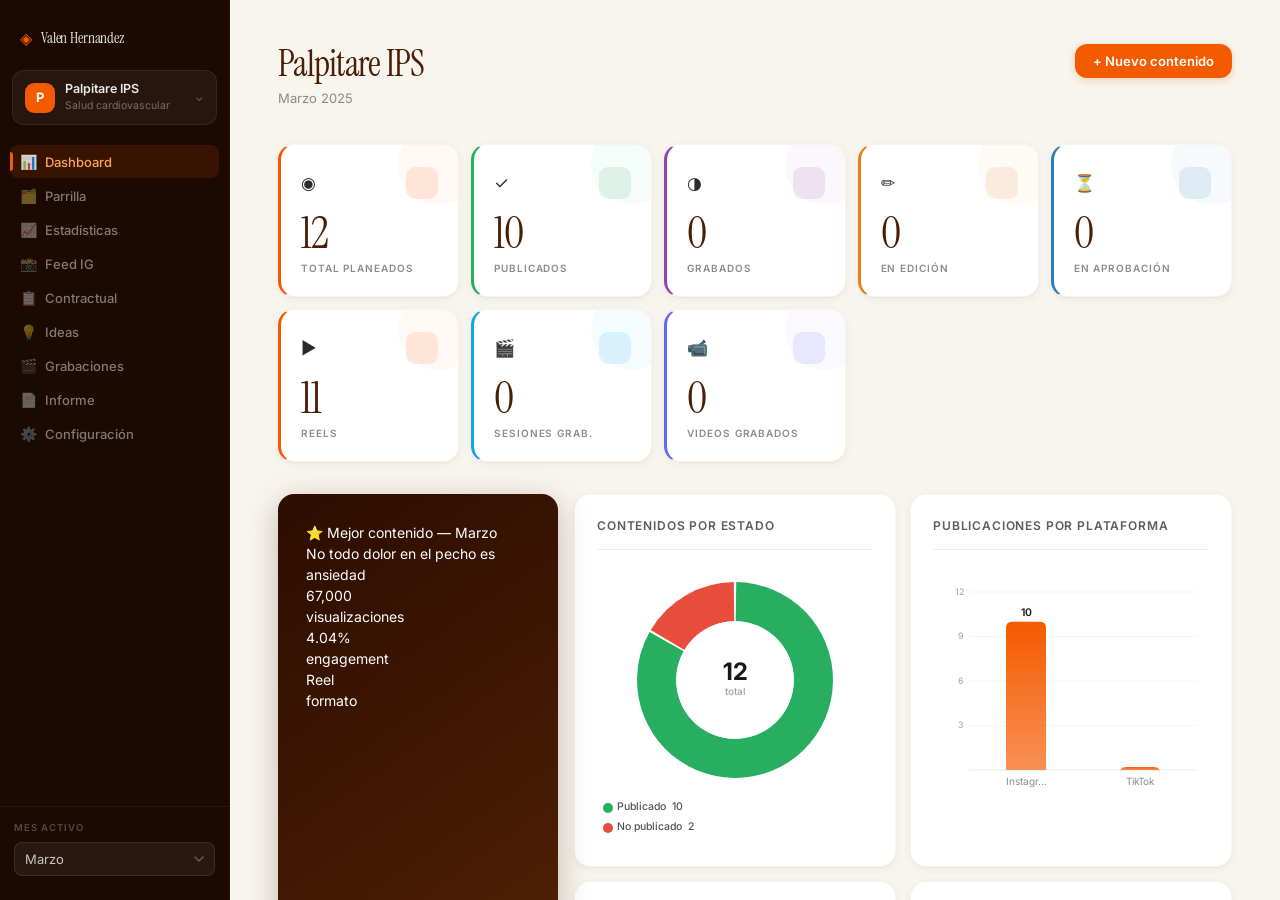
==== commit 41c43b56: "Agregar vista cliente (client.html) — portal de aprobación read-only client.html: - Vista limpia tip" ====
--- a/index.html
+++ b/index.html
@@ -145,7 +145,6 @@
           <option value="">Todas</option>
           <option value="ig">Instagram</option>
           <option value="tk">TikTok</option>
-          <option value="fb">Facebook</option>
         </select>
       </div>
     </div>
@@ -154,8 +153,8 @@
         <thead>
           <tr>
             <th>#</th><th>Mes</th><th>Tipo</th><th>Tema / Idea</th><th>Objetivo</th>
-            <th>Estado</th><th>IG</th><th>TK</th><th>FB</th>
-            <th>Hook</th><th>CTA</th><th>Obs</th><th>F. Aprobación</th><th>Acciones</th>
+            <th>Estado</th><th>IG</th><th>TK</th>
+            <th>Hook</th><th>CTA</th><th>Obs</th><th>F. Publicación</th><th>Acciones</th>
           </tr>
         </thead>
         <tbody id="parrillaBody"></tbody>
@@ -179,7 +178,7 @@
             <th>#</th><th>Contenido</th><th>Tipo</th>
             <th>IG Views</th><th>IG Eng%</th>
             <th>TK Views</th><th>TK Eng%</th>
-            <th>FB Views</th><th>Acciones</th>
+            <th>Acciones</th>
           </tr>
         </thead>
         <tbody id="statsBody"></tbody>
@@ -314,6 +313,13 @@
       <div>
         <h1 class="page-title">Configuración de marca</h1>
         <p class="page-subtitle" id="configBrandName"></p>
+      </div>
+      <div style="display:flex;gap:8px;">
+        <button class="btn-secondary" onclick="exportData()" title="Descargar respaldo JSON">⬇ Exportar datos</button>
+        <label class="btn-secondary" style="cursor:pointer;" title="Cargar respaldo JSON">
+          ⬆ Importar datos
+          <input type="file" accept=".json" style="display:none;" onchange="importData(event)">
+        </label>
       </div>
     </div>
     <div id="configuracionContent"></div>
@@ -670,6 +676,10 @@
           </select>
         </div>
       </div>
+      <div class="form-group" style="margin-top:8px;">
+        <label>PIN vista cliente <span style="font-weight:400;color:#A1A1AA;">(dejar vacío = sin contraseña)</span></label>
+        <input type="text" id="mClientPin" placeholder="Ej: 1234" maxlength="12" autocomplete="off">
+      </div>
     </div>
     <div class="modal-footer">
       <button class="btn-ghost"   onclick="closeModal('modal-marca')">Cancelar</button>
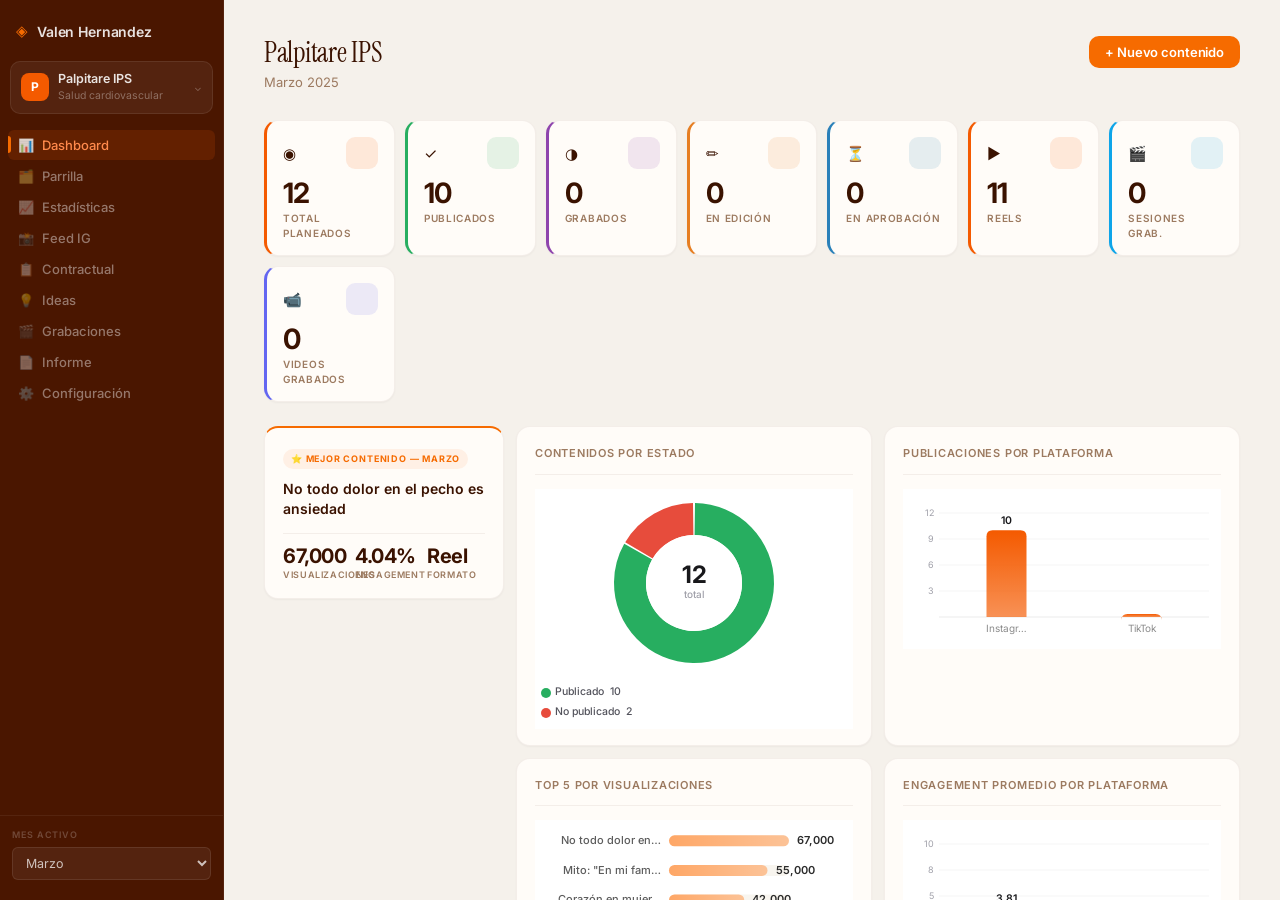
==== commit 90a9a019: "Paleta cálida + integración Google Calendar - CSS: paleta warm (#F5F1EB bg, #4A1600 sidebar, #F66B00" ====
--- a/index.html
+++ b/index.html
@@ -7,7 +7,7 @@
   <link rel="preconnect" href="https://fonts.googleapis.com" />
   <link rel="preconnect" href="https://fonts.gstatic.com" crossorigin />
   <link href="https://fonts.googleapis.com/css2?family=Instrument+Serif:ital@0;1&family=Inter:wght@300;400;500;600;700&display=swap" rel="stylesheet" />
-  <link rel="stylesheet" href="styles.css" />
+  <link rel="stylesheet" href="styles.css?v=2" />
 </head>
 <body>
 
@@ -705,6 +705,74 @@
   </div>
 </div>
 
+<!-- ── MODAL CALENDARIO ─────────────────────────── -->
+<div class="modal-overlay" id="modal-calendar">
+  <div class="modal modal-sm">
+    <div class="modal-header">
+      <h2 class="modal-title">📅 Agregar al calendario</h2>
+      <button class="modal-close" onclick="closeModal('modal-calendar')">✕</button>
+    </div>
+    <div class="modal-body">
+      <div class="form-group">
+        <label>Tipo de evento</label>
+        <select id="calEventType">
+          <option>Publicación</option>
+          <option>Grabación</option>
+          <option>Reunión</option>
+          <option>Entrega</option>
+          <option>Revisión</option>
+          <option>Aprobación</option>
+        </select>
+      </div>
+      <div class="form-group">
+        <label>Título</label>
+        <input type="text" id="calTitle" placeholder="Nombre del evento" />
+      </div>
+      <div class="form-grid-2">
+        <div class="form-group">
+          <label>Fecha</label>
+          <input type="date" id="calDate" />
+        </div>
+        <div class="form-group">
+          <label>Hora</label>
+          <input type="time" id="calTime" value="10:00" />
+        </div>
+      </div>
+      <div class="form-grid-2">
+        <div class="form-group">
+          <label>Duración (minutos)</label>
+          <select id="calDuration">
+            <option value="30">30 min</option>
+            <option value="60" selected>1 hora</option>
+            <option value="90">1:30 h</option>
+            <option value="120">2 horas</option>
+            <option value="180">3 horas</option>
+            <option value="240">4 horas</option>
+          </select>
+        </div>
+        <div class="form-group">
+          <label>Recordatorio</label>
+          <select id="calReminder">
+            <option value="10">10 min antes</option>
+            <option value="30" selected>30 min antes</option>
+            <option value="60">1 hora antes</option>
+            <option value="1440">1 día antes</option>
+          </select>
+        </div>
+      </div>
+      <div class="form-group">
+        <label>Notas</label>
+        <textarea id="calNotes" rows="2" placeholder="Descripción opcional..."></textarea>
+      </div>
+    </div>
+    <div class="modal-footer">
+      <button class="btn-ghost" onclick="closeModal('modal-calendar')">Cancelar</button>
+      <button class="btn-secondary" onclick="downloadICS()" title="Descargar archivo .ics (Apple Calendar, Outlook)">⬇ Descargar .ics</button>
+      <button class="btn-primary" onclick="openGoogleCalendar()">📅 Abrir en Google Calendar</button>
+    </div>
+  </div>
+</div>
+
 <script src="script.js"></script>
 </body>
 </html>
--- a/styles.css
+++ b/styles.css
@@ -1,8 +1,8 @@
 /* ══════════════════════════════════════════════
    VALEN HERNANDEZ — Agency Dashboard
-   Design: editorial, minimal, premium
-   Fonts: Instrument Serif + Inter
-   Palette: warm off-white, café, naranja
+   Design: minimal SaaS premium
+   Ref: Notion · Linear · Stripe
+   Fonts: Instrument Serif (titles only) + Inter
 ═══════════════════════════════════════════════ */
 
 /* ── Reset ── */
@@ -10,49 +10,48 @@
 
 /* ── Variables ── */
 :root {
-  /* Brand */
-  --cafe:       #4A1D05;
-  --cafe-mid:   #7A3A18;
-  --naranja:    #F45A00;
-  --naranja-s:  #FFA15C;
-  --beige:      #D7C2A8;
-  --beige-l:    #EDE3D6;
-
-  /* Backgrounds */
-  --bg:         #F8F5EF;
-  --bg-2:       #F2EDE4;
-  --white:      #FFFFFF;
-
-  /* Text */
-  --t-dark:     #2B2B2B;
-  --t-mid:      #5C5C5C;
-  --t-soft:     #8B8B8B;
-  --t-muted:    #B0A89E;
-
-  /* Borders */
-  --border:     rgba(215,194,168,0.35);
-  --border-s:   rgba(215,194,168,0.18);
+  /* Brand accent — warm orange */
+  --orange:       #F66B00;
+  --orange-soft:  #F2A060;
+  --orange-bg:    rgba(246,107,0,0.08);
+  --orange-border:rgba(246,107,0,0.20);
+
+  /* Warm cream backgrounds */
+  --bg:           #F5F1EB;
+  --bg-2:         #EDE8DF;
+  --white:        #FFFCF8;
+
+  /* Sidebar — café oscuro */
+  --sidebar-bg:   #4A1600;
+  --sidebar-w:    224px;
+
+  /* Text — warm browns */
+  --t-dark:       #3A1200;
+  --t-mid:        #6B3A22;
+  --t-soft:       #9C7A60;
+  --t-muted:      #C4A98E;
+
+  /* Borders — warm */
+  --border:       rgba(74,22,0,0.10);
+  --border-s:     rgba(74,22,0,0.06);
 
   /* Shadows */
-  --sh-xs: 0 1px 2px rgba(74,29,5,0.04);
-  --sh-s:  0 2px 8px rgba(74,29,5,0.06), 0 1px 2px rgba(74,29,5,0.04);
-  --sh-m:  0 4px 20px rgba(74,29,5,0.09), 0 1px 4px rgba(74,29,5,0.05);
-  --sh-l:  0 8px 40px rgba(74,29,5,0.12), 0 2px 8px rgba(74,29,5,0.06);
+  --sh-xs: 0 1px 2px rgba(0,0,0,0.04);
+  --sh-s:  0 1px 4px rgba(0,0,0,0.06), 0 1px 2px rgba(0,0,0,0.04);
+  --sh-m:  0 4px 16px rgba(0,0,0,0.08), 0 1px 4px rgba(0,0,0,0.04);
+  --sh-l:  0 8px 32px rgba(0,0,0,0.12);
 
   /* Radii */
-  --r-sm:   8px;
-  --r-md:   12px;
-  --r-lg:   16px;
-  --r-xl:   20px;
-  --r-pill: 100px;
-
-  /* Sidebar */
-  --sidebar-w: 230px;
+  --r-sm:   6px;
+  --r-md:   10px;
+  --r-lg:   14px;
+  --r-xl:   18px;
+  --r-pill: 999px;
 
   /* Transitions */
-  --ease: cubic-bezier(0.16, 1, 0.3, 1);
-  --t-fast: 150ms var(--ease);
-  --t-mid-spd: 220ms var(--ease);
+  --ease:       cubic-bezier(0.16, 1, 0.3, 1);
+  --t-fast:     140ms var(--ease);
+  --t-mid-spd:  200ms var(--ease);
 }
 
 /* ── Base ── */
@@ -75,13 +74,13 @@
   top: 0; left: 0;
   width: var(--sidebar-w);
   height: 100vh;
-  background: #1C0A02;
+  background: var(--sidebar-bg);
   display: flex;
   flex-direction: column;
   overflow-y: auto;
   overflow-x: hidden;
   z-index: 100;
-  border-right: 1px solid rgba(255,255,255,0.04);
+  border-right: 1px solid rgba(255,255,255,0.06);
   scrollbar-width: none;
 }
 .sidebar::-webkit-scrollbar { display: none; }
@@ -92,11 +91,11 @@
   overflow-y: auto;
   padding: 0;
   scrollbar-width: thin;
-  scrollbar-color: var(--beige-l) transparent;
+  scrollbar-color: rgba(0,0,0,0.1) transparent;
 }
 .main-content::-webkit-scrollbar { width: 5px; }
 .main-content::-webkit-scrollbar-thumb {
-  background: var(--beige-l);
+  background: rgba(0,0,0,0.1);
   border-radius: 10px;
 }
 
@@ -107,17 +106,18 @@
   display: flex;
   align-items: center;
   gap: 9px;
-  padding: 26px 20px 20px;
+  padding: 20px 16px 18px;
 }
 .logo-icon {
-  font-size: 16px;
-  color: var(--naranja);
+  font-size: 15px;
+  color: var(--orange);
   flex-shrink: 0;
 }
 .logo-text {
-  font-family: 'Instrument Serif', serif;
-  font-size: 15px;
-  color: rgba(255,255,255,0.92);
+  font-family: 'Inter', sans-serif;
+  font-size: 14px;
+  font-weight: 600;
+  color: rgba(255,255,255,0.88);
   letter-spacing: -0.01em;
   white-space: nowrap;
   overflow: hidden;
@@ -129,26 +129,26 @@
 ═══════════════════════════════════════════════ */
 .brand-switcher {
   position: relative;
-  margin: 0 12px 16px;
+  margin: 0 10px 12px;
 }
 .brand-current {
   display: flex;
   align-items: center;
-  gap: 10px;
-  padding: 10px 12px;
+  gap: 9px;
+  padding: 9px 10px;
   border-radius: var(--r-md);
   cursor: pointer;
-  background: rgba(255,255,255,0.05);
-  border: 1px solid rgba(255,255,255,0.07);
+  background: rgba(255,255,255,0.06);
+  border: 1px solid rgba(255,255,255,0.08);
   transition: background var(--t-fast);
 }
-.brand-current:hover { background: rgba(255,255,255,0.08); }
+.brand-current:hover { background: rgba(255,255,255,0.10); }
 .brand-avatar {
-  width: 30px; height: 30px;
-  border-radius: 9px;
-  background: var(--naranja);
+  width: 28px; height: 28px;
+  border-radius: 8px;
+  background: var(--orange);
   color: #fff;
-  font-size: 13px;
+  font-size: 12px;
   font-weight: 700;
   display: flex; align-items: center; justify-content: center;
   flex-shrink: 0;
@@ -157,7 +157,7 @@
 .brand-name {
   font-size: 12.5px;
   font-weight: 600;
-  color: rgba(255,255,255,0.9);
+  color: rgba(255,255,255,0.88);
   white-space: nowrap;
   overflow: hidden;
   text-overflow: ellipsis;
@@ -165,65 +165,64 @@
 }
 .brand-sector {
   font-size: 10.5px;
-  color: rgba(255,255,255,0.38);
+  color: rgba(255,255,255,0.35);
   white-space: nowrap;
   overflow: hidden;
   text-overflow: ellipsis;
   margin-top: 1px;
 }
 .brand-chevron {
-  font-size: 11px;
-  color: rgba(255,255,255,0.35);
+  font-size: 10px;
+  color: rgba(255,255,255,0.3);
   flex-shrink: 0;
   transition: transform var(--t-fast);
 }
 .brand-dropdown {
   display: none;
   position: absolute;
-  top: calc(100% + 6px);
+  top: calc(100% + 4px);
   left: 0; right: 0;
-  background: #2A1008;
-  border: 1px solid rgba(255,255,255,0.08);
+  background: #27272A;
+  border: 1px solid rgba(255,255,255,0.1);
   border-radius: var(--r-md);
   overflow: hidden;
   z-index: 200;
   box-shadow: var(--sh-l);
 }
 .brand-dropdown.open { display: block; }
-.brand-list { padding: 6px; }
+.brand-list { padding: 5px; }
 .brand-list-item {
   display: flex;
   align-items: center;
-  gap: 10px;
-  padding: 8px 10px;
+  gap: 9px;
+  padding: 7px 9px;
   border-radius: var(--r-sm);
   cursor: pointer;
   transition: background var(--t-fast);
 }
-.brand-list-item:hover { background: rgba(255,255,255,0.06); }
+.brand-list-item:hover { background: rgba(255,255,255,0.07); }
 .brand-list-item.active { background: rgba(244,90,0,0.15); }
 .btn-nueva-marca {
   width: 100%;
-  padding: 9px 12px;
+  padding: 8px 12px;
   background: none;
   border: none;
-  border-top: 1px solid rgba(255,255,255,0.06);
-  color: rgba(255,255,255,0.4);
+  border-top: 1px solid rgba(255,255,255,0.07);
+  color: rgba(255,255,255,0.35);
   font-size: 11.5px;
   font-family: 'Inter', sans-serif;
   cursor: pointer;
   transition: color var(--t-fast);
   text-align: left;
-  letter-spacing: 0.01em;
-}
-.btn-nueva-marca:hover { color: var(--naranja-s); }
+}
+.btn-nueva-marca:hover { color: var(--orange); }
 
 /* ══════════════════════════════════════════════
    SIDEBAR — NAVIGATION
 ═══════════════════════════════════════════════ */
 .sidebar-nav {
   flex: 1;
-  padding: 4px 10px;
+  padding: 4px 8px;
   display: flex;
   flex-direction: column;
   gap: 1px;
@@ -233,11 +232,11 @@
   align-items: center;
   gap: 9px;
   width: 100%;
-  padding: 8px 10px;
+  padding: 7px 10px;
   border: none;
   background: none;
   border-radius: var(--r-sm);
-  color: rgba(255,255,255,0.45);
+  color: rgba(255,255,255,0.42);
   font-family: 'Inter', sans-serif;
   font-size: 13px;
   font-weight: 500;
@@ -247,25 +246,25 @@
   position: relative;
 }
 .nav-item:hover {
-  background: rgba(255,255,255,0.05);
-  color: rgba(255,255,255,0.75);
+  background: rgba(255,255,255,0.06);
+  color: rgba(255,255,255,0.78);
 }
 .nav-item.active {
-  background: rgba(244,90,0,0.12);
-  color: #FFA15C;
+  background: rgba(244,90,0,0.14);
+  color: #FF8A4C;
 }
 .nav-item.active::before {
   content: '';
   position: absolute;
-  left: 0; top: 20%; bottom: 20%;
-  width: 3px;
-  background: var(--naranja);
+  left: 0; top: 22%; bottom: 22%;
+  width: 2.5px;
+  background: var(--orange);
   border-radius: 0 3px 3px 0;
 }
 .nav-icon {
-  font-size: 14px;
+  font-size: 13px;
   opacity: 0.8;
-  width: 16px;
+  width: 15px;
   text-align: center;
   flex-shrink: 0;
 }
@@ -274,76 +273,66 @@
    SIDEBAR — MONTH SELECT
 ═══════════════════════════════════════════════ */
 .sidebar-month {
-  padding: 14px 14px 24px;
-  border-top: 1px solid rgba(255,255,255,0.05);
+  padding: 12px 12px 20px;
+  border-top: 1px solid rgba(255,255,255,0.06);
   margin-top: auto;
 }
 .month-label {
   display: block;
-  font-size: 9.5px;
+  font-size: 9px;
   font-weight: 600;
   text-transform: uppercase;
   letter-spacing: 0.1em;
-  color: rgba(255,255,255,0.25);
-  margin-bottom: 7px;
+  color: rgba(255,255,255,0.22);
+  margin-bottom: 6px;
 }
 .month-select {
   width: 100%;
-  padding: 8px 10px;
+  padding: 7px 9px;
   background: rgba(255,255,255,0.06);
   border: 1px solid rgba(255,255,255,0.09);
   border-radius: var(--r-sm);
-  color: rgba(255,255,255,0.75);
-  font-family: 'Inter', sans-serif;
-  font-size: 13px;
-  cursor: pointer;
-  appearance: none;
-  background-image: url("data:image/svg+xml,%3Csvg xmlns='http://www.w3.org/2000/svg' width='10' height='6' fill='none'%3E%3Cpath d='M1 1l4 4 4-4' stroke='rgba(255,255,255,0.3)' stroke-width='1.5' stroke-linecap='round' stroke-linejoin='round'/%3E%3C/svg%3E");
-  background-repeat: no-repeat;
-  background-position: right 10px center;
-  padding-right: 28px;
-}
-.month-select:focus { outline: none; border-color: var(--naranja); }
-.month-select option { background: #1C0A02; color: #fff; }
-
-/* ══════════════════════════════════════════════
-   TAB PANELS
+  color: rgba(255,255,255,0.72);
+  font-family: 'Inter', sans-serif;
+  font-size: 12.5px;
+  cursor: pointer;
+}
+.month-select option { background: #27272A; color: #fff; }
+
+/* ══════════════════════════════════════════════
+   PAGE HEADER
 ═══════════════════════════════════════════════ */
 .tab-panel {
-  display: none;
-  padding: 44px 48px 60px;
-  min-height: 100vh;
-  animation: fadeInUp 220ms var(--ease);
-}
-.tab-panel.active { display: block; }
-
-@keyframes fadeInUp {
+  padding: 36px 40px 56px;
+  animation: fadeUp 220ms var(--ease) both;
+}
+@keyframes fadeUp {
   from { opacity: 0; transform: translateY(10px); }
   to   { opacity: 1; transform: translateY(0); }
 }
-
-/* ══════════════════════════════════════════════
-   PAGE HEADER
-═══════════════════════════════════════════════ */
+.tab-panel:not(.active) { display: none; }
+.tab-panel.active { display: block; }
+
 .page-header {
   display: flex;
   align-items: flex-start;
   justify-content: space-between;
-  margin-bottom: 36px;
   gap: 16px;
+  margin-bottom: 28px;
+  flex-wrap: wrap;
 }
 .page-title {
   font-family: 'Instrument Serif', serif;
-  font-size: 36px;
-  color: var(--cafe);
+  font-size: 28px;
+  color: var(--t-dark);
   font-weight: 400;
-  line-height: 1.1;
-  letter-spacing: -0.02em;
+  letter-spacing: -0.01em;
+  line-height: 1.2;
 }
 .page-subtitle {
   font-size: 13px;
   color: var(--t-soft);
-  margin-top: 5px;
+  margin-top: 3px;
   font-weight: 400;
 }
 
@@ -354,8 +343,8 @@
   display: inline-flex;
   align-items: center;
   gap: 6px;
-  padding: 9px 18px;
-  background: var(--naranja);
+  padding: 8px 16px;
+  background: var(--orange);
   color: #fff;
   border: none;
   border-radius: var(--r-md);
@@ -363,24 +352,19 @@
   font-size: 13px;
   font-weight: 600;
   cursor: pointer;
-  transition: background var(--t-fast), transform var(--t-fast), box-shadow var(--t-fast);
-  box-shadow: 0 2px 8px rgba(244,90,0,0.25);
+  transition: opacity var(--t-fast), transform var(--t-fast);
   white-space: nowrap;
-}
-.btn-primary:hover {
-  background: #d94f00;
-  transform: translateY(-1px);
-  box-shadow: 0 4px 16px rgba(244,90,0,0.35);
-}
-.btn-primary:active { transform: translateY(0); }
+  letter-spacing: -0.01em;
+}
+.btn-primary:hover { opacity: 0.88; transform: translateY(-1px); }
 
 .btn-secondary {
   display: inline-flex;
   align-items: center;
   gap: 6px;
-  padding: 9px 16px;
+  padding: 8px 16px;
   background: var(--white);
-  color: var(--t-dark);
+  color: var(--t-mid);
   border: 1px solid var(--border);
   border-radius: var(--r-md);
   font-family: 'Inter', sans-serif;
@@ -390,17 +374,13 @@
   transition: all var(--t-fast);
   white-space: nowrap;
 }
-.btn-secondary:hover {
-  border-color: var(--beige);
-  background: var(--bg);
-  transform: translateY(-1px);
-}
+.btn-secondary:hover { border-color: rgba(0,0,0,0.18); background: var(--bg); }
 
 .btn-ghost {
   display: inline-flex;
   align-items: center;
   gap: 6px;
-  padding: 9px 16px;
+  padding: 8px 14px;
   background: none;
   color: var(--t-mid);
   border: none;
@@ -417,10 +397,10 @@
   display: inline-flex;
   align-items: center;
   gap: 6px;
-  padding: 9px 16px;
+  padding: 8px 16px;
   background: #FEF2F0;
   color: #D93025;
-  border: 1px solid rgba(217,48,37,0.2);
+  border: 1px solid rgba(217,48,37,0.15);
   border-radius: var(--r-md);
   font-family: 'Inter', sans-serif;
   font-size: 13px;
@@ -429,69 +409,76 @@
   transition: all var(--t-fast);
 }
 .btn-danger:hover { background: #D93025; color: #fff; }
+
+.btn-secondary {
+  display: inline-flex;
+  align-items: center;
+  gap: 6px;
+  padding: 8px 16px;
+  background: var(--bg-2);
+  color: var(--t-mid);
+  border: 1px solid var(--border);
+  border-radius: var(--r-md);
+  font-family: 'Inter', sans-serif;
+  font-size: 13px;
+  font-weight: 600;
+  cursor: pointer;
+  transition: all var(--t-fast);
+}
+.btn-secondary:hover { background: var(--border); color: var(--t-dark); }
 
 /* ══════════════════════════════════════════════
    KPI GRID
 ═══════════════════════════════════════════════ */
 .kpi-grid {
   display: grid;
-  grid-template-columns: repeat(auto-fill, minmax(155px, 1fr));
-  gap: 12px;
-  margin-bottom: 32px;
+  grid-template-columns: repeat(auto-fill, minmax(130px, 1fr));
+  gap: 10px;
+  margin-bottom: 24px;
 }
 .kpi-card {
   background: var(--white);
   border-radius: var(--r-lg);
-  padding: 22px 20px 20px;
+  padding: 16px 16px 14px;
+  border: 1px solid var(--border-s);
+  border-left: 3px solid var(--kpi-color, var(--orange));
+  box-shadow: var(--sh-xs);
+  transition: box-shadow var(--t-fast), transform var(--t-fast);
+}
+.kpi-card:hover {
   box-shadow: var(--sh-s);
-  border: 1px solid var(--border-s);
-  border-left: 3px solid var(--kpi-color, var(--naranja));
-  transition: box-shadow var(--t-mid-spd), transform var(--t-mid-spd);
-  position: relative;
-  overflow: hidden;
-}
-.kpi-card::after {
-  content: '';
-  position: absolute;
-  top: -20px; right: -20px;
-  width: 80px; height: 80px;
-  border-radius: 50%;
-  background: var(--kpi-color, var(--naranja));
-  opacity: 0.04;
-  pointer-events: none;
-}
-.kpi-card:hover {
-  box-shadow: var(--sh-m);
-  transform: translateY(-2px);
+  transform: translateY(-1px);
 }
 .kpi-card-top {
   display: flex;
   align-items: center;
   justify-content: space-between;
-  margin-bottom: 12px;
+  margin-bottom: 10px;
 }
 .kpi-icon-label {
-  font-size: 17px;
+  font-size: 15px;
   line-height: 1;
 }
 .kpi-icon-box {
-  width: 28px; height: 28px;
-  border-radius: 8px;
-  opacity: 0.12;
+  width: 24px; height: 24px;
+  border-radius: 6px;
+  background: var(--kpi-color, var(--orange));
+  opacity: 0.10;
 }
 .kpi-value {
-  font-family: 'Instrument Serif', serif;
-  font-size: 44px;
-  color: var(--cafe);
+  font-family: 'Inter', sans-serif;
+  font-size: 28px;
+  font-weight: 700;
+  color: var(--t-dark);
   line-height: 1;
-  margin-bottom: 6px;
-  letter-spacing: -0.02em;
+  margin-bottom: 4px;
+  letter-spacing: -0.03em;
 }
 .kpi-label {
   font-size: 10px;
   font-weight: 600;
   text-transform: uppercase;
-  letter-spacing: 0.09em;
+  letter-spacing: 0.07em;
   color: var(--t-soft);
 }
 
@@ -500,199 +487,294 @@
 ═══════════════════════════════════════════════ */
 .dashboard-lower {
   display: grid;
-  grid-template-columns: 280px 1fr;
-  gap: 16px;
-  margin-bottom: 20px;
+  grid-template-columns: 240px 1fr;
+  gap: 12px;
+  margin-bottom: 16px;
   align-items: start;
 }
 @media (max-width: 1100px) { .dashboard-lower { grid-template-columns: 1fr; } }
 
-/* Best content card */
+/* Best content card — clean light */
 .best-content-card {
-  background: linear-gradient(145deg, #2C0D00 0%, #4A1D05 60%, #6B2D0A 100%);
+  background: var(--white);
   border-radius: var(--r-lg);
-  padding: 28px;
-  box-shadow: 0 8px 32px rgba(74,29,5,0.28);
-  color: #fff;
-  position: relative;
-  overflow: hidden;
-  height: 100%;
-}
-.best-content-card::before {
-  content: '✦';
-  position: absolute;
-  bottom: -20px; right: -10px;
-  font-size: 110px;
-  color: rgba(255,255,255,0.03);
-  pointer-events: none;
-  line-height: 1;
-}
-.best-content-label {
-  font-size: 9.5px;
+  padding: 18px 18px 16px;
+  border: 1px solid var(--border-s);
+  border-top: 2px solid var(--orange);
+  box-shadow: var(--sh-xs);
+}
+.best-label-pill {
+  display: inline-flex;
+  align-items: center;
+  gap: 4px;
+  font-size: 9px;
   font-weight: 700;
   text-transform: uppercase;
-  letter-spacing: 0.12em;
-  color: var(--naranja-s);
+  letter-spacing: 0.09em;
+  color: var(--orange);
+  background: var(--orange-bg);
+  padding: 3px 8px;
+  border-radius: var(--r-pill);
   margin-bottom: 10px;
-  opacity: 0.9;
-}
-.best-content-idea {
-  font-family: 'Instrument Serif', serif;
-  font-size: 19px;
-  color: #fff;
-  line-height: 1.35;
-  margin-bottom: 20px;
-  font-weight: 400;
-}
-.best-content-stat {
-  font-family: 'Instrument Serif', serif;
-  font-size: 38px;
-  color: var(--naranja-s);
+}
+.best-idea-text {
+  font-size: 14px;
+  font-weight: 600;
+  color: var(--t-dark);
+  line-height: 1.45;
+  margin-bottom: 14px;
+}
+.best-metrics-row {
+  display: flex;
+  gap: 14px;
+  flex-wrap: wrap;
+  border-top: 1px solid var(--border-s);
+  padding-top: 12px;
+}
+.best-metric { flex: 1; min-width: 50px; }
+.best-metric-val {
+  font-size: 20px;
+  font-weight: 700;
+  color: var(--t-dark);
   line-height: 1;
   margin-bottom: 2px;
-}
-.best-content-badges {
-  display: flex;
-  gap: 6px;
-  flex-wrap: wrap;
-  margin-top: 14px;
-}
-.best-content-badge {
-  padding: 4px 11px;
-  border-radius: var(--r-pill);
-  background: rgba(255,255,255,0.1);
-  color: rgba(255,255,255,0.75);
-  font-size: 11px;
+  letter-spacing: -0.02em;
+}
+.best-metric-lbl {
+  font-size: 9px;
+  font-weight: 600;
+  text-transform: uppercase;
+  letter-spacing: 0.07em;
+  color: var(--t-soft);
+}
+.best-empty {
+  font-size: 12px;
+  color: var(--t-soft);
+  margin-top: 8px;
+  line-height: 1.5;
+}
+
+/* Compliance card */
+.compliance-card {
+  background: var(--white);
+  border-radius: var(--r-lg);
+  padding: 20px 22px;
+  border: 1px solid var(--border-s);
+  box-shadow: var(--sh-xs);
+  margin-top: 0;
+}
+.compliance-header {
+  display: flex;
+  justify-content: space-between;
+  align-items: center;
+  margin-bottom: 12px;
+}
+.compliance-title {
+  font-size: 13px;
+  font-weight: 600;
+  color: var(--t-dark);
+}
+.compliance-sub {
+  font-size: 11.5px;
+  color: var(--t-soft);
+  margin-top: 2px;
+}
+.compliance-pct {
+  font-size: 32px;
+  font-weight: 700;
+  line-height: 1;
+  flex-shrink: 0;
+  margin-left: 12px;
+  letter-spacing: -0.03em;
+}
+.compliance-bar-track {
+  height: 6px;
+  background: var(--bg-2);
+  border-radius: 99px;
+  overflow: hidden;
+  margin-bottom: 16px;
+}
+.compliance-bar-fill {
+  height: 100%;
+  border-radius: 99px;
+  transition: width 0.6s var(--ease);
+}
+.compliance-stats-row {
+  display: flex;
+  border-top: 1px solid var(--border-s);
+  padding-top: 12px;
+}
+.compliance-stat {
+  flex: 1;
+  text-align: center;
+  border-right: 1px solid var(--border-s);
+  padding: 0 6px;
+}
+.compliance-stat:last-child { border-right: none; }
+.compliance-stat-val {
+  font-size: 20px;
+  font-weight: 700;
+  color: var(--t-dark);
+  line-height: 1;
+  margin-bottom: 3px;
+  letter-spacing: -0.02em;
+}
+.compliance-stat-of {
+  font-size: 12px;
   font-weight: 500;
-  border: 1px solid rgba(255,255,255,0.1);
+  color: var(--t-soft);
+}
+.compliance-stat-lbl {
+  font-size: 9px;
+  font-weight: 600;
+  text-transform: uppercase;
+  letter-spacing: 0.07em;
+  color: var(--t-soft);
 }
 
 /* Charts */
 .charts-grid-2x2 {
   display: grid;
   grid-template-columns: 1fr 1fr;
-  gap: 14px;
+  gap: 12px;
 }
 @media (max-width: 960px) { .charts-grid-2x2 { grid-template-columns: 1fr; } }
 
 .charts-grid-2col {
   display: grid;
   grid-template-columns: 1fr 1fr;
-  gap: 16px;
+  gap: 12px;
 }
 @media (max-width: 900px) { .charts-grid-2col { grid-template-columns: 1fr; } }
 
 .chart-card {
   background: var(--white);
   border-radius: var(--r-lg);
-  padding: 22px;
-  box-shadow: var(--sh-s);
+  padding: 18px 18px 16px;
   border: 1px solid var(--border-s);
+  box-shadow: var(--sh-xs);
   display: flex;
   flex-direction: column;
-  transition: box-shadow var(--t-mid-spd);
-}
-.chart-card:hover { box-shadow: var(--sh-m); }
+  transition: box-shadow var(--t-fast);
+}
+.chart-card:hover { box-shadow: var(--sh-s); }
 .chart-title {
-  font-size: 12px;
-  font-weight: 600;
-  color: var(--t-mid);
+  font-size: 11px;
+  font-weight: 600;
+  color: var(--t-soft);
   text-transform: uppercase;
   letter-spacing: 0.07em;
+  margin-bottom: 14px;
+  padding-bottom: 12px;
+  border-bottom: 1px solid var(--border-s);
+}
+.chart-card canvas {
+  width: 100% !important;
+  height: 160px;
+  display: block;
+}
+#chartDonut { height: 240px !important; }
+
+/* Compliance section */
+.compliance-section { margin-top: 12px; }
+
+/* ══════════════════════════════════════════════
+   FILTER ROW
+═══════════════════════════════════════════════ */
+.filter-row {
+  display: flex;
+  gap: 12px;
+  flex-wrap: wrap;
   margin-bottom: 18px;
-  padding-bottom: 14px;
-  border-bottom: 1px solid var(--bg-2);
-}
-.chart-card canvas { max-width: 100%; }
-
-/* Compliance */
-.compliance-section { margin-top: 16px; }
-
-/* ══════════════════════════════════════════════
-   FILTER ROW
-═══════════════════════════════════════════════ */
-.filter-row {
-  display: flex;
-  gap: 10px;
-  flex-wrap: wrap;
-  align-items: flex-end;
-  margin-bottom: 20px;
-  padding: 16px 20px;
+  background: var(--white);
+  border: 1px solid var(--border-s);
+  border-radius: var(--r-lg);
+  padding: 16px 18px;
+  box-shadow: var(--sh-xs);
+}
+.filter-group {
+  display: flex;
+  flex-direction: column;
+  gap: 4px;
+  min-width: 130px;
+  flex: 1;
+}
+.filter-group label {
+  font-size: 10px;
+  font-weight: 600;
+  text-transform: uppercase;
+  letter-spacing: 0.07em;
+  color: var(--t-soft);
+}
+.filter-group select {
+  padding: 7px 10px;
+  border: 1.5px solid var(--border);
+  border-radius: var(--r-sm);
+  font-family: 'Inter', sans-serif;
+  font-size: 13px;
+  color: var(--t-dark);
+  background: var(--white);
+  cursor: pointer;
+  transition: border-color var(--t-fast);
+}
+.filter-group select:focus { outline: none; border-color: var(--orange); }
+
+/* ══════════════════════════════════════════════
+   TABLE
+═══════════════════════════════════════════════ */
+.table-wrapper {
   background: var(--white);
   border-radius: var(--r-lg);
   border: 1px solid var(--border-s);
   box-shadow: var(--sh-xs);
-}
-.filter-group {
-  display: flex;
-  flex-direction: column;
-  gap: 5px;
-}
-.filter-group label {
-  font-size: 10px;
-  font-weight: 600;
-  text-transform: uppercase;
-  letter-spacing: 0.08em;
-  color: var(--t-soft);
-}
-.filter-group select,
-.filter-group input {
-  padding: 7px 10px;
-  border: 1px solid var(--border);
-  border-radius: var(--r-sm);
-  font-family: 'Inter', sans-serif;
-  font-size: 13px;
-  color: var(--t-dark);
-  background: var(--bg);
-  cursor: pointer;
-  transition: border-color var(--t-fast);
-  min-width: 130px;
-}
-.filter-group select:focus,
-.filter-group input:focus {
-  outline: none;
-  border-color: var(--naranja);
-}
-
-/* ══════════════════════════════════════════════
-   TABLE
-═══════════════════════════════════════════════ */
-.table-wrapper {
-  background: var(--white);
-  border-radius: var(--r-lg);
-  border: 1px solid var(--border-s);
-  box-shadow: var(--sh-s);
-  overflow: hidden;
+  overflow-x: auto;
+  -webkit-overflow-scrolling: touch;
 }
 .data-table {
   width: 100%;
+  min-width: 700px;
   border-collapse: collapse;
   font-size: 13px;
 }
 .data-table thead th {
-  padding: 13px 16px;
+  padding: 10px 14px;
   text-align: left;
   font-size: 10px;
-  font-weight: 700;
+  font-weight: 600;
   text-transform: uppercase;
-  letter-spacing: 0.09em;
+  letter-spacing: 0.07em;
   color: var(--t-soft);
   background: var(--bg);
   border-bottom: 1px solid var(--border);
   white-space: nowrap;
+  position: sticky;
+  top: 0;
+  z-index: 2;
 }
 .data-table tbody tr {
   border-bottom: 1px solid var(--border-s);
   transition: background var(--t-fast);
 }
 .data-table tbody tr:last-child { border-bottom: none; }
-.data-table tbody tr:hover { background: #FDFAF6; }
+.data-table tbody tr:hover { background: var(--bg); }
 .data-table tbody td {
-  padding: 13px 16px;
+  padding: 11px 14px;
   color: var(--t-dark);
   vertical-align: middle;
   font-size: 13px;
 }
+/* Sticky actions column */
+.data-table td:last-child,
+.data-table th:last-child {
+  position: sticky;
+  right: 0;
+  background: inherit;
+  z-index: 1;
+}
+.data-table thead th:last-child {
+  z-index: 3;
+  background: var(--bg);
+}
 
 /* ══════════════════════════════════════════════
    ESTADO BADGES
@@ -700,57 +782,54 @@
 .estado-badge {
   display: inline-flex;
   align-items: center;
-  gap: 4px;
-  padding: 3px 10px;
+  padding: 2px 8px;
   border-radius: var(--r-pill);
   font-size: 11px;
   font-weight: 600;
   white-space: nowrap;
-  letter-spacing: 0.01em;
-}
-.eb-publicado     { background: #ECFDF5; color: #059669; border: 1px solid rgba(5,150,105,0.15); }
-.eb-no-publicado  { background: #FEF2F2; color: #DC2626; border: 1px solid rgba(220,38,38,0.15); }
-.eb-aprobado      { background: #F0FDF4; color: #16A34A; border: 1px solid rgba(22,163,74,0.15); }
-.eb-en-aprobacion { background: #EFF6FF; color: #2563EB; border: 1px solid rgba(37,99,235,0.15); }
-.eb-en-edicion    { background: #FFFBEB; color: #D97706; border: 1px solid rgba(217,119,6,0.15); }
-.eb-grabado       { background: #FAF5FF; color: #7C3AED; border: 1px solid rgba(124,58,237,0.15); }
-.eb-guion         { background: #FFF7ED; color: #EA580C; border: 1px solid rgba(234,88,12,0.15); }
-.eb-idea          { background: #F8FAFC; color: #64748B; border: 1px solid rgba(100,116,139,0.15); }
-/* extra states for grabaciones */
-.eb-sin-editar    { background: #F8FAFC; color: #64748B; border: 1px solid rgba(100,116,139,0.15); }
-.eb-editado       { background: #F0FDF4; color: #16A34A; border: 1px solid rgba(22,163,74,0.15); }
-.eb-entregado     { background: #ECFDF5; color: #059669; border: 1px solid rgba(5,150,105,0.15); }
-.eb-pendiente     { background: #FFFBEB; color: #D97706; border: 1px solid rgba(217,119,6,0.15); }
-.eb-usada         { background: #ECFDF5; color: #059669; border: 1px solid rgba(5,150,105,0.15); }
-.eb-disponible    { background: #EFF6FF; color: #2563EB; border: 1px solid rgba(37,99,235,0.15); }
-.eb-descartada    { background: #FEF2F2; color: #DC2626; border: 1px solid rgba(220,38,38,0.15); }
-.eb-alta          { background: #FEF2F2; color: #DC2626; border: 1px solid rgba(220,38,38,0.15); }
-.eb-media         { background: #FFFBEB; color: #D97706; border: 1px solid rgba(217,119,6,0.15); }
-.eb-baja          { background: #F8FAFC; color: #64748B; border: 1px solid rgba(100,116,139,0.15); }
-
-/* ══════════════════════════════════════════════
-   ACTION BUTTONS IN TABLE
-═══════════════════════════════════════════════ */
-.actions-cell { display: flex; gap: 4px; align-items: center; }
+}
+.eb-publicado     { background: #ECFDF5; color: #059669; border: 1px solid rgba(5,150,105,0.12); }
+.eb-no-publicado  { background: #FEF2F2; color: #DC2626; border: 1px solid rgba(220,38,38,0.12); }
+.eb-aprobado      { background: #F0FDF4; color: #16A34A; border: 1px solid rgba(22,163,74,0.12); }
+.eb-en-aprobacion { background: #EFF6FF; color: #2563EB; border: 1px solid rgba(37,99,235,0.12); }
+.eb-en-edicion    { background: #FFFBEB; color: #D97706; border: 1px solid rgba(217,119,6,0.12); }
+.eb-grabado       { background: #F5F3FF; color: #7C3AED; border: 1px solid rgba(124,58,237,0.12); }
+.eb-guion         { background: #FFF7ED; color: #EA580C; border: 1px solid rgba(234,88,12,0.12); }
+.eb-idea          { background: #F8FAFC; color: #64748B; border: 1px solid rgba(100,116,139,0.12); }
+.eb-sin-editar    { background: #F8FAFC; color: #94A3B8; border: 1px solid rgba(148,163,184,0.15); }
+.eb-en-proceso    { background: #FFF7ED; color: #EA580C; border: 1px solid rgba(234,88,12,0.12); }
+.eb-entregado     { background: #ECFDF5; color: #0D9488; border: 1px solid rgba(13,148,136,0.15); }
+.eb-listo         { background: #ECFDF5; color: #059669; border: 1px solid rgba(5,150,105,0.12); }
+.eb-entregado     { background: #EFF6FF; color: #3B82F6; border: 1px solid rgba(59,130,246,0.12); }
+
+/* ══════════════════════════════════════════════
+   ACTION BUTTONS
+═══════════════════════════════════════════════ */
+.actions-cell {
+  display: flex;
+  gap: 4px;
+  align-items: center;
+}
 .btn-action {
   display: inline-flex;
   align-items: center;
   justify-content: center;
-  padding: 5px 9px;
+  width: 28px; height: 28px;
+  border-radius: var(--r-sm);
   border: 1px solid transparent;
-  border-radius: var(--r-sm);
-  font-size: 11.5px;
-  font-weight: 600;
+  font-size: 13px;
   cursor: pointer;
   transition: all var(--t-fast);
   font-family: 'Inter', sans-serif;
   white-space: nowrap;
-}
-.btn-view  { background: #EFF6FF; color: #3B82F6; border-color: rgba(59,130,246,0.15); }
-.btn-edit  { background: #FFFBEB; color: #D97706; border-color: rgba(217,119,6,0.15); }
-.btn-stats { background: #FAF5FF; color: #7C3AED; border-color: rgba(124,58,237,0.15); }
-.btn-del   { background: #FEF2F2; color: #DC2626; border-color: rgba(220,38,38,0.15); }
-.btn-action:hover { filter: brightness(0.92); transform: translateY(-1px); }
+  flex-shrink: 0;
+}
+.btn-view  { background: #EFF6FF; color: #3B82F6; border-color: rgba(59,130,246,0.12); }
+.btn-edit  { background: #FFFBEB; color: #D97706; border-color: rgba(217,119,6,0.12); }
+.btn-stats { background: #F5F3FF; color: #7C3AED; border-color: rgba(124,58,237,0.12); }
+.btn-cal   { background: #FFF7ED; color: #059669; border-color: rgba(5,150,105,0.12); }
+.btn-del   { background: #FEF2F2; color: #DC2626; border-color: rgba(220,38,38,0.12); }
+.btn-action:hover { filter: brightness(0.90); transform: translateY(-1px); }
 
 /* ══════════════════════════════════════════════
    MODALS
@@ -758,9 +837,9 @@
 .modal-overlay {
   position: fixed;
   inset: 0;
-  background: rgba(28,10,2,0.45);
-  backdrop-filter: blur(4px);
-  -webkit-backdrop-filter: blur(4px);
+  background: rgba(0,0,0,0.35);
+  backdrop-filter: blur(3px);
+  -webkit-backdrop-filter: blur(3px);
   display: flex;
   align-items: center;
   justify-content: center;
@@ -786,26 +865,28 @@
   max-height: 90vh;
   display: flex;
   flex-direction: column;
-  box-shadow: 0 20px 60px rgba(28,10,2,0.25), 0 4px 12px rgba(28,10,2,0.1);
-  transform: translateY(16px) scale(0.98);
+  box-shadow: 0 20px 60px rgba(0,0,0,0.18), 0 4px 12px rgba(0,0,0,0.08);
+  transform: translateY(12px) scale(0.98);
   opacity: 0;
   transition: transform var(--t-mid-spd), opacity var(--t-mid-spd);
-}
-.modal.modal-large { max-width: 720px; }
+  border: 1px solid var(--border);
+}
+.modal.modal-large { max-width: 700px; }
 .modal.modal-sm    { max-width: 400px; }
 .modal-header {
   display: flex;
   align-items: center;
   justify-content: space-between;
-  padding: 24px 28px 20px;
-  border-bottom: 1px solid var(--bg-2);
+  padding: 22px 28px 18px;
+  border-bottom: 1px solid var(--border-s);
   flex-shrink: 0;
 }
 .modal-title {
   font-family: 'Instrument Serif', serif;
-  font-size: 22px;
-  color: var(--cafe);
+  font-size: 21px;
+  color: var(--t-dark);
   font-weight: 400;
+  letter-spacing: -0.01em;
 }
 .modal-close {
   width: 30px; height: 30px;
@@ -814,50 +895,52 @@
   border-radius: 50%;
   cursor: pointer;
   color: var(--t-soft);
-  font-size: 14px;
+  font-size: 13px;
   display: flex; align-items: center; justify-content: center;
   transition: background var(--t-fast), color var(--t-fast);
+  flex-shrink: 0;
 }
 .modal-close:hover { background: var(--bg-2); color: var(--t-dark); }
 .modal-body {
-  padding: 24px 28px;
+  padding: 22px 28px;
   overflow-y: auto;
   flex: 1;
 }
 .modal-footer {
   display: flex;
   justify-content: flex-end;
-  gap: 10px;
-  padding: 18px 28px;
-  border-top: 1px solid var(--bg-2);
+  gap: 9px;
+  padding: 16px 28px;
+  border-top: 1px solid var(--border-s);
   flex-shrink: 0;
+  background: var(--bg);
+  border-radius: 0 0 var(--r-xl) var(--r-xl);
 }
 
 /* ══════════════════════════════════════════════
    FORMS
 ═══════════════════════════════════════════════ */
-.form-section { margin-bottom: 28px; }
+.form-section { margin-bottom: 24px; }
 .form-section-title {
-  font-size: 11px;
+  font-size: 10px;
   font-weight: 700;
   text-transform: uppercase;
   letter-spacing: 0.09em;
   color: var(--t-soft);
-  margin-bottom: 16px;
-  padding-bottom: 10px;
-  border-bottom: 1px solid var(--bg-2);
+  margin-bottom: 14px;
+  padding-bottom: 8px;
+  border-bottom: 1px solid var(--border-s);
 }
 .form-group {
   display: flex;
   flex-direction: column;
-  gap: 6px;
-  margin-bottom: 14px;
+  gap: 5px;
+  margin-bottom: 12px;
 }
 .form-group label {
-  font-size: 12px;
+  font-size: 11.5px;
   font-weight: 600;
   color: var(--t-mid);
-  letter-spacing: 0.01em;
 }
 .form-group input,
 .form-group select,
@@ -866,7 +949,7 @@
   border: 1.5px solid var(--border);
   border-radius: var(--r-sm);
   font-family: 'Inter', sans-serif;
-  font-size: 13.5px;
+  font-size: 13px;
   color: var(--t-dark);
   background: var(--white);
   transition: border-color var(--t-fast), box-shadow var(--t-fast);
@@ -876,17 +959,17 @@
 .form-group select:focus,
 .form-group textarea:focus {
   outline: none;
-  border-color: var(--naranja);
-  box-shadow: 0 0 0 3px rgba(244,90,0,0.08);
+  border-color: var(--orange);
+  box-shadow: 0 0 0 3px rgba(244,90,0,0.07);
 }
 .form-group input[type="color"] {
-  padding: 4px 6px;
-  height: 40px;
-  cursor: pointer;
-}
-.form-group textarea { resize: vertical; min-height: 80px; line-height: 1.6; }
-.form-grid-2 { display: grid; grid-template-columns: 1fr 1fr; gap: 14px; }
-.form-grid-3 { display: grid; grid-template-columns: 1fr 1fr 1fr; gap: 14px; }
+  padding: 3px 5px;
+  height: 38px;
+  cursor: pointer;
+}
+.form-group textarea { resize: vertical; min-height: 76px; line-height: 1.6; }
+.form-grid-2 { display: grid; grid-template-columns: 1fr 1fr; gap: 12px; }
+.form-grid-3 { display: grid; grid-template-columns: 1fr 1fr 1fr; gap: 12px; }
 @media (max-width: 600px) {
   .form-grid-2, .form-grid-3 { grid-template-columns: 1fr; }
 }
@@ -899,29 +982,29 @@
 .checkbox-label {
   display: flex;
   align-items: center;
-  gap: 7px;
+  gap: 6px;
   font-size: 13px;
   color: var(--t-mid);
   cursor: pointer;
   font-weight: 400;
 }
 .checkbox-label input[type="checkbox"] {
-  width: 15px; height: 15px;
-  accent-color: var(--naranja);
-  cursor: pointer;
-}
-
-/* ══════════════════════════════════════════════
-   PLATFORM ACCORDIONS (in contenido modal)
+  width: 14px; height: 14px;
+  accent-color: var(--orange);
+  cursor: pointer;
+}
+
+/* ══════════════════════════════════════════════
+   PLATFORM ACCORDIONS
 ═══════════════════════════════════════════════ */
 .platform-accordion {
   border: 1px solid var(--border);
   border-radius: var(--r-md);
   overflow: hidden;
-  margin-bottom: 10px;
+  margin-bottom: 8px;
 }
 .platform-accordion-header {
-  padding: 12px 16px;
+  padding: 10px 14px;
   background: var(--bg);
   font-size: 13px;
   font-weight: 600;
@@ -929,116 +1012,130 @@
   cursor: pointer;
   display: flex;
   align-items: center;
-  gap: 8px;
+  gap: 7px;
   transition: background var(--t-fast);
 }
 .platform-accordion-header:hover { background: var(--bg-2); }
 .platform-accordion-body {
-  padding: 16px;
+  padding: 14px;
   display: block;
   border-top: 1px solid var(--border-s);
 }
 
 /* ══════════════════════════════════════════════
-   STATS MODAL
+   STATS MODAL TABS
 ═══════════════════════════════════════════════ */
 .platform-tabs {
   display: flex;
   gap: 4px;
   margin-bottom: 20px;
-  background: var(--bg);
-  padding: 4px;
-  border-radius: var(--r-md);
-  width: fit-content;
+  border-bottom: 1px solid var(--border-s);
+  padding-bottom: 0;
 }
 .platform-tab {
-  padding: 7px 18px;
+  padding: 7px 14px;
   border: none;
   background: none;
-  border-radius: var(--r-sm);
   font-family: 'Inter', sans-serif;
   font-size: 13px;
   font-weight: 500;
   color: var(--t-soft);
   cursor: pointer;
-  transition: all var(--t-fast);
-}
-.platform-tab.active {
-  background: var(--white);
-  color: var(--cafe);
-  font-weight: 600;
-  box-shadow: var(--sh-xs);
-}
-.stats-content-name {
-  font-family: 'Instrument Serif', serif;
-  font-size: 18px;
-  color: var(--cafe);
-  margin-bottom: 18px;
-  line-height: 1.3;
-}
-.stats-form-grid {
-  display: grid;
-  grid-template-columns: repeat(auto-fill, minmax(180px, 1fr));
-  gap: 12px;
-}
+  border-bottom: 2px solid transparent;
+  margin-bottom: -1px;
+  transition: color var(--t-fast), border-color var(--t-fast);
+}
+.platform-tab:hover { color: var(--t-dark); }
+.platform-tab.active { color: var(--orange); border-color: var(--orange); font-weight: 600; }
+
+/* Platform native color chips (badges/icons only) */
+.plat-chip {
+  display: inline-flex; align-items: center; gap: 3px;
+  font-size: 11px; font-weight: 600; padding: 2px 7px;
+  border-radius: var(--r-pill); border: 1px solid transparent;
+}
+.plat-chip.ig { color: #C13584; background: #FDF2F8; border-color: rgba(193,53,132,0.15); }
+.plat-chip.tk { color: #111111; background: #F5F5F5; border-color: rgba(0,0,0,0.10); }
+.plat-chip.fb { color: #1877F2; background: #EFF4FF; border-color: rgba(24,119,242,0.15); }
+.plat-chip.yt { color: #FF0000; background: #FFF0F0; border-color: rgba(255,0,0,0.12); }
+.plat-chip.li { color: #0A66C2; background: #EBF4FF; border-color: rgba(10,102,194,0.15); }
+
+.stats-form-grid { margin-top: 0; }
 .stats-engagement-box {
   display: none;
-  margin-top: 18px;
-  padding: 14px 18px;
-  background: linear-gradient(135deg, #FFF7F0, #FFF3E8);
+  padding: 12px 16px;
+  background: var(--orange-bg);
+  border: 1px solid var(--orange-border);
   border-radius: var(--r-md);
-  border-left: 3px solid var(--naranja);
-  font-size: 14px;
-}
-
-/* ══════════════════════════════════════════════
-   STATS SUMMARY
-═══════════════════════════════════════════════ */
-.stats-summary-grid {
-  display: grid;
-  grid-template-columns: repeat(auto-fill, minmax(150px, 1fr));
-  gap: 12px;
-  margin-bottom: 24px;
-}
-
-/* ══════════════════════════════════════════════
-   FEED INSTAGRAM
+  margin-bottom: 16px;
+  font-size: 13px;
+  color: var(--t-mid);
+}
+
+/* ══════════════════════════════════════════════
+   FEED IG
 ═══════════════════════════════════════════════ */
 .feed-header-actions {
   display: flex;
-  align-items: center;
-  gap: 10px;
+  gap: 8px;
+  align-items: center;
   flex-wrap: wrap;
 }
+.toggle-group {
+  display: flex;
+  border: 1px solid var(--border);
+  border-radius: var(--r-sm);
+  overflow: hidden;
+  background: var(--white);
+}
+.toggle-group button {
+  padding: 7px 14px;
+  border: none;
+  background: none;
+  font-family: 'Inter', sans-serif;
+  font-size: 12.5px;
+  font-weight: 500;
+  color: var(--t-soft);
+  cursor: pointer;
+  transition: background var(--t-fast), color var(--t-fast);
+  display: flex;
+  align-items: center;
+  gap: 5px;
+}
+.toggle-group button + button { border-left: 1px solid var(--border); }
+.toggle-group button.active {
+  background: var(--orange-bg);
+  color: var(--orange);
+  font-weight: 600;
+}
+
 .feed-approval-bar {
   display: none;
   padding: 10px 16px;
   background: #ECFDF5;
-  border: 1px solid rgba(5,150,105,0.2);
+  border: 1px solid rgba(5,150,105,0.15);
   border-radius: var(--r-md);
-  margin-bottom: 20px;
-  font-size: 13.5px;
-  color: #065F46;
-  font-weight: 500;
-}
+  margin-bottom: 16px;
+  font-size: 13px;
+}
+
 .feed-grid {
   display: grid;
   grid-template-columns: repeat(3, 1fr);
-  gap: 10px;
-  max-width: 720px;
+  gap: 6px;
+  margin-bottom: 20px;
 }
 .feed-cell {
+  position: relative;
   aspect-ratio: 1;
   border-radius: var(--r-md);
   overflow: hidden;
-  position: relative;
   cursor: grab;
   background: var(--bg-2);
-  border: 1.5px solid var(--border);
-  transition: transform var(--t-fast), box-shadow var(--t-fast);
-}
-.feed-cell:hover { transform: scale(1.02); box-shadow: var(--sh-m); }
-.feed-cell.drag-over { border-color: var(--naranja); border-style: dashed; opacity: 0.7; }
+  border: 1px solid var(--border-s);
+  transition: box-shadow var(--t-fast);
+}
+.feed-cell:hover { box-shadow: var(--sh-s); }
 .feed-cell img { width: 100%; height: 100%; object-fit: cover; display: block; }
 .feed-cell-placeholder {
   width: 100%; height: 100%;
@@ -1046,185 +1143,162 @@
   flex-direction: column;
   align-items: center;
   justify-content: center;
-  gap: 6px;
-  padding: 12px;
+  gap: 5px;
+  padding: 10px;
+  font-size: 10px;
+  color: var(--t-soft);
   text-align: center;
 }
-.feed-cell-placeholder span {
-  font-size: 12px;
-  font-weight: 600;
-  color: var(--t-mid);
-}
-.feed-cell-placeholder small {
+.feed-cell-placeholder span { font-weight: 600; font-size: 11px; color: var(--t-mid); }
+.feed-upload-btn {
+  display: inline-flex;
+  align-items: center;
+  gap: 4px;
   font-size: 10px;
-  color: var(--t-soft);
-  line-height: 1.3;
-}
-.feed-upload-btn {
-  display: inline-block;
-  margin-top: 6px;
-  padding: 5px 12px;
-  background: var(--naranja);
-  color: #fff;
+  font-weight: 600;
+  color: var(--orange);
+  cursor: pointer;
+  padding: 3px 8px;
   border-radius: var(--r-pill);
-  font-size: 10.5px;
-  font-weight: 600;
-  cursor: pointer;
-  transition: background var(--t-fast);
-}
-.feed-upload-btn:hover { background: #d94f00; }
-.feed-upload-btn input[type="file"] { display: none; }
+  background: var(--orange-bg);
+  border: 1px solid var(--orange-border);
+  margin-top: 4px;
+}
+.feed-upload-btn input { display: none; }
 .feed-cell-num {
   position: absolute;
-  top: 6px; left: 6px;
-  background: rgba(0,0,0,0.5);
+  top: 5px; left: 5px;
+  width: 20px; height: 20px;
+  border-radius: 50%;
+  background: rgba(0,0,0,0.55);
   color: #fff;
   font-size: 10px;
   font-weight: 700;
-  padding: 2px 7px;
-  border-radius: var(--r-pill);
-  backdrop-filter: blur(4px);
-}
-.feed-legend {
-  margin-top: 16px;
-  display: flex;
-  gap: 16px;
-  flex-wrap: wrap;
-  font-size: 12px;
-  color: var(--t-soft);
-}
-
-/* ── Toggle group ── */
-.toggle-group {
-  display: flex;
-  background: var(--bg);
-  border: 1px solid var(--border);
-  border-radius: var(--r-sm);
-  overflow: hidden;
-}
-.toggle-btn {
-  padding: 7px 14px;
-  border: none;
-  background: none;
-  font-family: 'Inter', sans-serif;
-  font-size: 12.5px;
-  font-weight: 500;
-  color: var(--t-soft);
-  cursor: pointer;
-  transition: all var(--t-fast);
-}
-.toggle-btn.active {
-  background: var(--white);
-  color: var(--cafe);
-  font-weight: 600;
-  box-shadow: var(--sh-xs);
-}
-
-/* ── Phone mockup ── */
-.phone-mockup-wrap { display: flex; justify-content: center; padding: 24px 0; }
+  display: flex; align-items: center; justify-content: center;
+}
+
 .phone-mockup {
-  width: 280px;
+  width: 180px;
   background: #1A1A1A;
-  border-radius: 40px;
-  padding: 14px;
-  box-shadow: 0 20px 60px rgba(0,0,0,0.4), 0 0 0 1px rgba(255,255,255,0.08);
-  position: relative;
+  border-radius: 28px;
+  padding: 10px;
+  margin: 0 auto;
+  box-shadow: var(--sh-l);
 }
 .phone-screen {
   background: var(--white);
-  border-radius: 28px;
+  border-radius: 20px;
   overflow: hidden;
 }
-.ig-header {
-  display: flex;
-  align-items: center;
-  gap: 10px;
-  padding: 12px 14px;
-  border-bottom: 1px solid var(--border-s);
-}
-.ig-profile-pic {
-  width: 28px; height: 28px;
-  border-radius: 50%;
-  background: linear-gradient(135deg, var(--naranja), var(--naranja-s));
-  flex-shrink: 0;
-}
-.ig-handle {
-  font-size: 12px;
-  font-weight: 700;
-  color: var(--t-dark);
-}
-.feed-grid-phone {
+.phone-feed-row {
   display: grid;
   grid-template-columns: repeat(3, 1fr);
   gap: 1px;
 }
-
-/* ══════════════════════════════════════════════
-   CONTRACTUAL / GENERIC CARDS
+#feedPhoneView { display: none; }
+#feedGridView  { display: block; }
+
+/* ══════════════════════════════════════════════
+   STATS SUMMARY GRID
+═══════════════════════════════════════════════ */
+.stats-summary-grid {
+  display: grid;
+  grid-template-columns: repeat(auto-fill, minmax(130px, 1fr));
+  gap: 10px;
+  margin-bottom: 22px;
+}
+
+/* ══════════════════════════════════════════════
+   CARD (generic)
 ═══════════════════════════════════════════════ */
 .card {
   background: var(--white);
   border-radius: var(--r-lg);
-  padding: 24px;
-  box-shadow: var(--sh-s);
+  padding: 20px;
   border: 1px solid var(--border-s);
+  box-shadow: var(--sh-xs);
 }
 .card-title {
-  font-family: 'Instrument Serif', serif;
-  font-size: 20px;
-  color: var(--cafe);
-  margin-bottom: 4px;
-  font-weight: 400;
-  line-height: 1.2;
-}
+  font-size: 13px;
+  font-weight: 600;
+  color: var(--t-dark);
+  margin-bottom: 14px;
+  padding-bottom: 10px;
+  border-bottom: 1px solid var(--border-s);
+}
+
+/* ══════════════════════════════════════════════
+   CONTRACT GRID
+═══════════════════════════════════════════════ */
 .contract-grid {
   display: grid;
-  grid-template-columns: repeat(auto-fill, minmax(240px, 1fr));
-  gap: 16px;
+  grid-template-columns: repeat(auto-fill, minmax(220px, 1fr));
+  gap: 12px;
   margin-bottom: 24px;
 }
 
 /* ══════════════════════════════════════════════
-   ALERTS
+   COMPLIANCE BAR (Contractual tab)
+═══════════════════════════════════════════════ */
+.compliance-bar-wrap {
+  height: 6px;
+  background: var(--bg-2);
+  border-radius: 99px;
+  overflow: hidden;
+  margin: 10px 0;
+}
+
+/* ══════════════════════════════════════════════
+   ALERT BANNERS
 ═══════════════════════════════════════════════ */
 .alerta {
   display: flex;
   align-items: flex-start;
   gap: 10px;
-  padding: 12px 16px;
+  padding: 10px 14px;
   border-radius: var(--r-md);
+  font-size: 13px;
   margin-bottom: 8px;
-  font-size: 13.5px;
-  line-height: 1.5;
-  font-weight: 400;
-}
-.alerta.success { background: #ECFDF5; border-left: 3px solid #10B981; color: #065F46; }
-.alerta.warning { background: #FFFBEB; border-left: 3px solid #F59E0B; color: #92400E; }
-.alerta.error   { background: #FEF2F2; border-left: 3px solid #EF4444; color: #991B1B; }
+}
+.alerta.success { background: #ECFDF5; color: #065F46; border: 1px solid rgba(5,150,105,0.12); }
+.alerta.warning { background: #FFFBEB; color: #92400E; border: 1px solid rgba(217,119,6,0.12); }
+.alerta.error   { background: #FEF2F2; color: #991B1B; border: 1px solid rgba(220,38,38,0.12); }
 
 /* ══════════════════════════════════════════════
    INFORME
 ═══════════════════════════════════════════════ */
-.informe-doc { line-height: 1.75; color: var(--t-dark); }
-.informe-doc h1 {
-  font-family: 'Instrument Serif', serif;
-  font-size: 32px;
-  color: var(--cafe);
-  margin-bottom: 8px;
-  font-weight: 400;
-  letter-spacing: -0.02em;
-}
-.informe-doc h2 {
-  font-family: 'Instrument Serif', serif;
-  font-size: 20px;
-  color: var(--cafe);
-  margin: 28px 0 10px;
-  font-weight: 400;
-}
-.informe-doc p { color: var(--t-mid); margin-bottom: 10px; }
-.informe-doc ul { padding-left: 18px; color: var(--t-mid); }
-.informe-doc li { margin-bottom: 5px; }
-.informe-doc strong { color: var(--t-dark); }
+.informe-doc {
+  font-family: 'Inter', sans-serif;
+  font-size: 14px;
+  line-height: 1.7;
+  color: var(--t-dark);
+}
+.informe-doc h1 { margin-bottom: 6px; }
+.informe-doc h2 { margin: 20px 0 8px; }
+.informe-doc ul { padding-left: 20px; }
+.informe-doc li { margin-bottom: 4px; }
+
+/* ══════════════════════════════════════════════
+   IDEAS / GRABACIONES TABLES
+═══════════════════════════════════════════════ */
+.section-header {
+  display: flex;
+  align-items: center;
+  justify-content: space-between;
+  margin-bottom: 18px;
+  flex-wrap: wrap;
+  gap: 12px;
+}
+
+/* ══════════════════════════════════════════════
+   CONFIRM MODAL
+═══════════════════════════════════════════════ */
+.confirm-body {
+  font-size: 13px;
+  color: var(--t-mid);
+  line-height: 1.6;
+  margin-top: 8px;
+}
 
 /* ══════════════════════════════════════════════
    TOAST
@@ -1233,53 +1307,49 @@
   position: fixed;
   bottom: 28px;
   left: 50%;
-  transform: translateX(-50%) translateY(80px);
-  background: var(--cafe);
+  transform: translateX(-50%) translateY(12px);
+  background: var(--t-dark);
   color: #fff;
-  padding: 11px 22px;
+  padding: 9px 20px;
   border-radius: var(--r-pill);
   font-size: 13px;
   font-weight: 500;
+  font-family: 'Inter', sans-serif;
   z-index: 9999;
   opacity: 0;
   pointer-events: none;
-  transition: transform 280ms var(--ease), opacity 280ms;
-  box-shadow: 0 8px 32px rgba(28,10,2,0.3);
+  transition: opacity 220ms, transform 220ms var(--ease);
   white-space: nowrap;
+  letter-spacing: -0.01em;
+  box-shadow: var(--sh-m);
 }
 .toast.show {
+  opacity: 1;
   transform: translateX(-50%) translateY(0);
-  opacity: 1;
-}
-.toast.error   { background: #D93025; }
+}
+.toast.error { background: #D93025; }
 .toast.success { background: #059669; }
 
 /* ══════════════════════════════════════════════
-   MISC UTILITIES
-═══════════════════════════════════════════════ */
-.text-muted   { color: var(--t-soft); }
-.text-naranja { color: var(--naranja); }
-.fw-600       { font-weight: 600; }
-.mt-8         { margin-top: 8px; }
-.mt-16        { margin-top: 16px; }
-.mt-24        { margin-top: 24px; }
-
-/* ══════════════════════════════════════════════
-   COMPLIANCE BAR
-═══════════════════════════════════════════════ */
-.compliance-bar-wrap { padding: 4px 0; }
+   CONFIGURACION
+═══════════════════════════════════════════════ */
+.config-brand-item {
+  display: flex;
+  align-items: center;
+  gap: 14px;
+  padding: 12px 14px;
+  background: var(--bg);
+  border-radius: var(--r-md);
+  border: 1px solid var(--border-s);
+  transition: border-color var(--t-fast);
+}
+.config-brand-item:hover { border-color: var(--border); }
 
 /* ══════════════════════════════════════════════
    RESPONSIVE
 ═══════════════════════════════════════════════ */
 @media (max-width: 768px) {
-  :root { --sidebar-w: 200px; }
-  .tab-panel { padding: 28px 24px 48px; }
-  .page-title { font-size: 28px; }
-  .kpi-grid { grid-template-columns: repeat(2, 1fr); }
-}
-@media (max-width: 600px) {
-  .sidebar { width: 200px; }
-  .main-content { margin-left: 200px; }
-  .kpi-grid { grid-template-columns: 1fr 1fr; }
-}
+  :root { --sidebar-w: 0px; }
+  .sidebar { display: none; }
+  .tab-panel { padding: 24px 18px 40px; }
+}
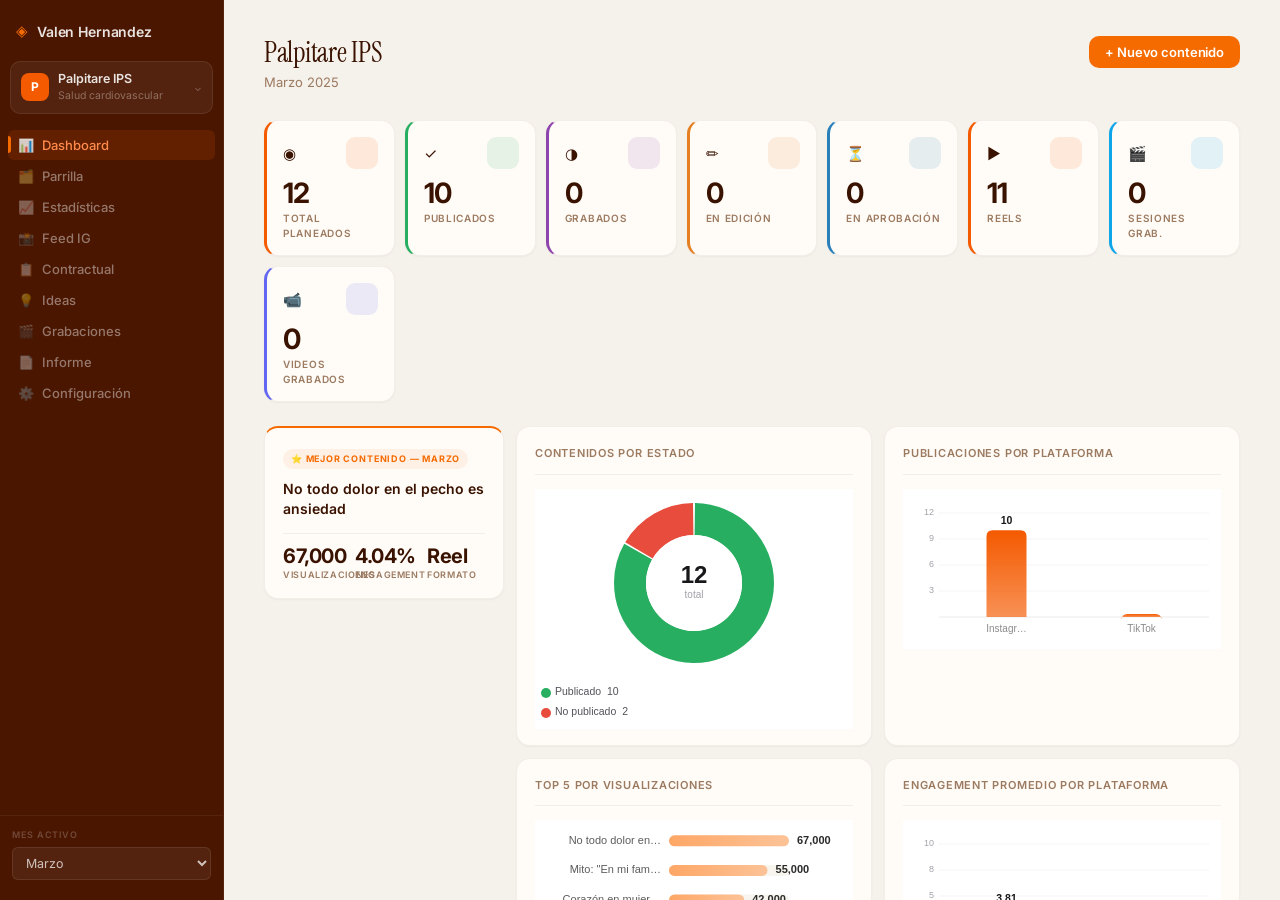
==== commit e151b016: "Add portadaUrl field for feed images via Drive URL Co-Authored-By: Claude Sonnet 4.6 <noreply@anthro" ====
--- a/index.html
+++ b/index.html
@@ -7,7 +7,7 @@
   <link rel="preconnect" href="https://fonts.googleapis.com" />
   <link rel="preconnect" href="https://fonts.gstatic.com" crossorigin />
   <link href="https://fonts.googleapis.com/css2?family=Instrument+Serif:ital@0;1&family=Inter:wght@300;400;500;600;700&display=swap" rel="stylesheet" />
-  <link rel="stylesheet" href="styles.css?v=2" />
+  <link rel="stylesheet" href="styles.css?v=5" />
 </head>
 <body>
 
@@ -205,12 +205,16 @@
       </div>
       <div class="feed-header-actions">
         <div class="toggle-group">
-          <button class="toggle-btn active" id="btnGridView"  onclick="setFeedView('grid')">⊞ Grid View</button>
-          <button class="toggle-btn"        id="btnPhoneView" onclick="setFeedView('phone')">📱 Vista Celular</button>
-        </div>
-        <button class="btn-secondary" onclick="markFeedApproved()">Marcar feed aprobado</button>
-      </div>
-    </div>
+          <button class="toggle-btn active" id="btnGridView"  onclick="setFeedView('grid')">⊞ Grid</button>
+          <button class="toggle-btn"        id="btnPhoneView" onclick="setFeedView('phone')">📱 Celular</button>
+        </div>
+        <button class="btn-secondary" onclick="addFeedSlot()">+ Agregar casilla</button>
+        <button class="btn-secondary" onclick="openFeedManageModal()">⚙ Gestionar</button>
+        <button class="btn-secondary" onclick="markFeedApproved()">✓ Aprobar feed</button>
+      </div>
+    </div>
+    <!-- Tabs de mes del feed (independientes del sidebar) -->
+    <div class="feed-month-tabs" id="feedMonthTabs"></div>
     <div class="feed-approval-bar" id="feedApprovalBar"></div>
     <!-- Grid view -->
     <div id="feedGridView">
@@ -314,7 +318,9 @@
         <h1 class="page-title">Configuración de marca</h1>
         <p class="page-subtitle" id="configBrandName"></p>
       </div>
-      <div style="display:flex;gap:8px;">
+      <div style="display:flex;gap:8px;flex-wrap:wrap;">
+        <button class="btn-primary" onclick="openSyncModal()">☁️ Sincronizar con cliente</button>
+        <button class="btn-secondary" onclick="generateClientExport()" title="Descarga client-data.json y súbelo a GitHub">📤 Exportar JSON</button>
         <button class="btn-secondary" onclick="exportData()" title="Descargar respaldo JSON">⬇ Exportar datos</button>
         <label class="btn-secondary" style="cursor:pointer;" title="Cargar respaldo JSON">
           ⬆ Importar datos
@@ -407,8 +413,33 @@
           </div>
         </div>
         <div class="form-group">
-          <label>Observaciones</label>
+          <label>Observaciones <small style="color:var(--t-soft);font-weight:400;">(visibles para el cliente)</small></label>
           <textarea id="cObs" rows="2" placeholder="Notas adicionales..."></textarea>
+        </div>
+      </div>
+
+      <div class="form-section">
+        <div class="form-group">
+          <label>📸 URL de imagen para el feed</label>
+          <div style="display:flex;gap:8px;">
+            <input id="cPortadaUrl" type="url" placeholder="Pega link de Google Drive o cualquier imagen pública" style="flex:1;">
+            <button type="button" class="btn-ghost" onclick="convertDriveUrl()" style="white-space:nowrap;font-size:12px;">🔗 Convertir Drive</button>
+          </div>
+          <div style="font-size:11px;color:var(--t-soft);margin-top:4px;">Si usas Google Drive: comparte el archivo → "Cualquier persona con el link" → pega el link aquí → clic en "Convertir Drive"</div>
+        </div>
+      </div>
+
+      <div class="form-section">
+        <h3 class="form-section-title">🔗 Links para el cliente</h3>
+        <div class="form-grid-2">
+          <div class="form-group">
+            <label>🎬 Video en Drive</label>
+            <input type="url" id="cDriveVideo" placeholder="https://drive.google.com/file/..." />
+          </div>
+          <div class="form-group">
+            <label>📁 Carpeta Drive</label>
+            <input type="url" id="cDriveFolder" placeholder="https://drive.google.com/drive/folders/..." />
+          </div>
         </div>
       </div>
 
@@ -680,6 +711,25 @@
         <label>PIN vista cliente <span style="font-weight:400;color:#A1A1AA;">(dejar vacío = sin contraseña)</span></label>
         <input type="text" id="mClientPin" placeholder="Ej: 1234" maxlength="12" autocomplete="off">
       </div>
+
+      <!-- ── VISIBILIDAD CLIENTE ── -->
+      <div style="margin-top:18px;padding-top:18px;border-top:1px solid var(--border-s);">
+        <div style="font-size:12px;font-weight:700;color:var(--t-mid);text-transform:uppercase;letter-spacing:0.05em;margin-bottom:14px;">
+          👁 Visibilidad en vista cliente
+        </div>
+
+        <div class="form-group">
+          <label>Plataformas visibles al cliente</label>
+          <div class="checkboxes-row" id="mClientPlats">
+            <span style="font-size:12px;color:var(--t-soft);">Activa al menos una plataforma primero</span>
+          </div>
+        </div>
+
+        <div class="form-group" style="margin-top:12px;">
+          <label>Meses visibles al cliente <span style="font-weight:400;color:#A1A1AA;">(desmarcar = oculto)</span></label>
+          <div class="checkboxes-row" id="mClientMonths" style="flex-wrap:wrap;gap:6px 16px;"></div>
+        </div>
+      </div>
     </div>
     <div class="modal-footer">
       <button class="btn-ghost"   onclick="closeModal('modal-marca')">Cancelar</button>
@@ -701,6 +751,91 @@
     <div class="modal-footer">
       <button class="btn-ghost"   onclick="closeModal('modal-confirm')">Cancelar</button>
       <button class="btn-danger"  id="confirmBtn">Confirmar</button>
+    </div>
+  </div>
+</div>
+
+<!-- ── MODAL GESTIONAR FEED ─────────────────────── -->
+<!-- Modal: Exportar vista cliente -->
+<div class="modal-overlay" id="modal-sync">
+  <div class="modal modal-sm">
+    <div class="modal-header">
+      <h2 class="modal-title">☁️ Sincronizar con cliente</h2>
+      <button class="modal-close" onclick="closeModal('modal-sync')">✕</button>
+    </div>
+    <div class="modal-body">
+      <div class="form-group">
+        <label>URL de Google Apps Script</label>
+        <input id="syncScriptUrl" type="url" placeholder="https://script.google.com/macros/s/…/exec" style="width:100%;box-sizing:border-box;">
+        <div style="font-size:11px;color:var(--t-soft);margin-top:4px;">Pega la URL de implementación (termina en /exec)</div>
+      </div>
+      <div style="display:flex;gap:8px;margin-bottom:12px;">
+        <button class="btn-ghost" style="flex:1;" onclick="saveSyncUrlFromInput()">💾 Guardar URL</button>
+      </div>
+      <div style="background:var(--bg-secondary);border-radius:10px;padding:12px;font-size:12px;color:var(--t-soft);">
+        Sincroniza <strong>todas las marcas</strong> a la vez. El cliente verá la información actualizada al instante.
+      </div>
+    </div>
+    <div class="modal-footer">
+      <button class="btn-ghost" onclick="closeModal('modal-sync')">Cancelar</button>
+      <button class="btn-primary" id="btnSyncCloud" onclick="syncBrandToCloud()">☁️ Sincronizar todas</button>
+    </div>
+  </div>
+</div>
+
+<div class="modal-overlay" id="modal-export-config">
+  <div class="modal modal-sm">
+    <div class="modal-header">
+      <h2 class="modal-title">📤 Exportar vista cliente</h2>
+      <button class="modal-close" onclick="closeModal('modal-export-config')">✕</button>
+    </div>
+    <div class="modal-body">
+      <div class="form-group">
+        <label>Marca</label>
+        <select id="exportBrand" onchange="updateExportBrandUI()"></select>
+      </div>
+      <div class="form-group">
+        <label>Mes a exportar</label>
+        <select id="exportMonth"></select>
+      </div>
+      <div class="form-group">
+        <label>Plataformas visibles para el cliente</label>
+        <div id="exportPlats" style="display:flex;flex-direction:column;gap:4px;margin-top:4px;"></div>
+      </div>
+      <div style="background:var(--bg-secondary);border-radius:10px;padding:12px;font-size:12px;color:var(--t-soft);margin-top:4px;">
+        📦 Se exportarán solo los contenidos y el feed del mes seleccionado para esa marca.
+      </div>
+    </div>
+    <div class="modal-footer">
+      <button class="btn-ghost" onclick="closeModal('modal-export-config')">Cancelar</button>
+      <button class="btn-primary" onclick="confirmClientExport()">📤 Exportar</button>
+    </div>
+  </div>
+</div>
+
+<div class="modal-overlay" id="modal-feed-manage">
+  <div class="modal modal-sm">
+    <div class="modal-header">
+      <h2 class="modal-title">⚙ Gestionar feed</h2>
+      <button class="modal-close" onclick="closeModal('modal-feed-manage')">✕</button>
+    </div>
+    <div class="modal-body">
+      <p id="feedManageInfo" style="font-size:13px;color:var(--t-mid);margin-bottom:18px;line-height:1.5;"></p>
+
+      <div class="form-group">
+        <label>Mes de destino</label>
+        <select id="feedTargetMonth"></select>
+      </div>
+
+      <div style="display:flex;gap:8px;margin-top:14px;flex-wrap:wrap;">
+        <button class="btn-primary" onclick="executeFeedCopy()">📋 Copiar feed a ese mes</button>
+        <button class="btn-ghost"   onclick="executeFeedMove()">📦 Mover feed a ese mes</button>
+      </div>
+
+      <div style="margin-top:22px;padding-top:16px;border-top:1px solid var(--border-s);">
+        <p style="font-size:12px;color:var(--t-soft);margin-bottom:10px;">Zona de peligro</p>
+        <button class="btn-danger" onclick="executeFeedClear()">🗑 Limpiar feed de este mes</button>
+      </div>
     </div>
   </div>
 </div>
--- a/styles.css
+++ b/styles.css
@@ -1165,6 +1165,33 @@
   margin-top: 4px;
 }
 .feed-upload-btn input { display: none; }
+
+/* Feed image overlay actions (delete / replace) */
+.feed-cell-img-wrap { position: relative; width: 100%; height: 100%; }
+.feed-cell-img-wrap img { width: 100%; height: 100%; object-fit: cover; display: block; }
+.feed-img-actions {
+  position: absolute; top: 4px; right: 4px;
+  display: flex; gap: 3px;
+  opacity: 0; transition: opacity 0.15s;
+}
+.feed-cell:hover .feed-img-actions { opacity: 1; }
+.feed-img-btn {
+  position: relative;
+  display: flex; align-items: center; justify-content: center;
+  width: 26px; height: 26px;
+  border-radius: 6px;
+  background: rgba(0,0,0,0.65);
+  color: #fff; font-size: 13px;
+  cursor: pointer; border: none;
+  backdrop-filter: blur(3px);
+  transition: background 0.12s;
+}
+.feed-img-btn:hover { background: rgba(0,0,0,0.85); }
+.feed-img-btn input[type=file] {
+  position: absolute; inset: 0; opacity: 0;
+  cursor: pointer; font-size: 0; width: 100%;
+}
+
 .feed-cell-num {
   position: absolute;
   top: 5px; left: 5px;
@@ -1177,26 +1204,63 @@
   display: flex; align-items: center; justify-content: center;
 }
 
+.phone-mockup-wrap {
+  display: flex; justify-content: center;
+  padding: 24px 0;
+}
 .phone-mockup {
-  width: 180px;
+  width: 200px;
   background: #1A1A1A;
-  border-radius: 28px;
+  border-radius: 32px;
   padding: 10px;
-  margin: 0 auto;
   box-shadow: var(--sh-l);
 }
 .phone-screen {
   background: var(--white);
-  border-radius: 20px;
+  border-radius: 22px;
   overflow: hidden;
 }
-.phone-feed-row {
+.ig-header {
+  display: flex; align-items: center; gap: 8px;
+  padding: 8px 10px;
+  border-bottom: 1px solid rgba(0,0,0,0.06);
+}
+.ig-profile-pic {
+  width: 28px; height: 28px; border-radius: 50%;
+  background: var(--orange);
+  color: #fff; font-size: 12px; font-weight: 700;
+  display: flex; align-items: center; justify-content: center;
+  flex-shrink: 0;
+}
+.ig-handle {
+  font-size: 10px; font-weight: 700;
+  color: #111; overflow: hidden;
+  white-space: nowrap; text-overflow: ellipsis;
+}
+.feed-grid-phone {
   display: grid;
   grid-template-columns: repeat(3, 1fr);
   gap: 1px;
-}
+  background: rgba(0,0,0,0.06);
+}
+.phone-feed-row { display: none; } /* legacy, unused */
 #feedPhoneView { display: none; }
 #feedGridView  { display: block; }
+
+/* Feed slot delete button */
+.feed-slot-del {
+  position: absolute; top: 4px; right: 4px;
+  width: 20px; height: 20px;
+  border-radius: 50%;
+  background: rgba(220,38,38,0.85);
+  color: #fff; font-size: 11px; font-weight: 700;
+  border: none; cursor: pointer;
+  display: flex; align-items: center; justify-content: center;
+  opacity: 0; transition: opacity 0.15s;
+  z-index: 2;
+  line-height: 1;
+}
+.feed-cell:hover .feed-slot-del { opacity: 1; }
 
 /* ══════════════════════════════════════════════
    STATS SUMMARY GRID
